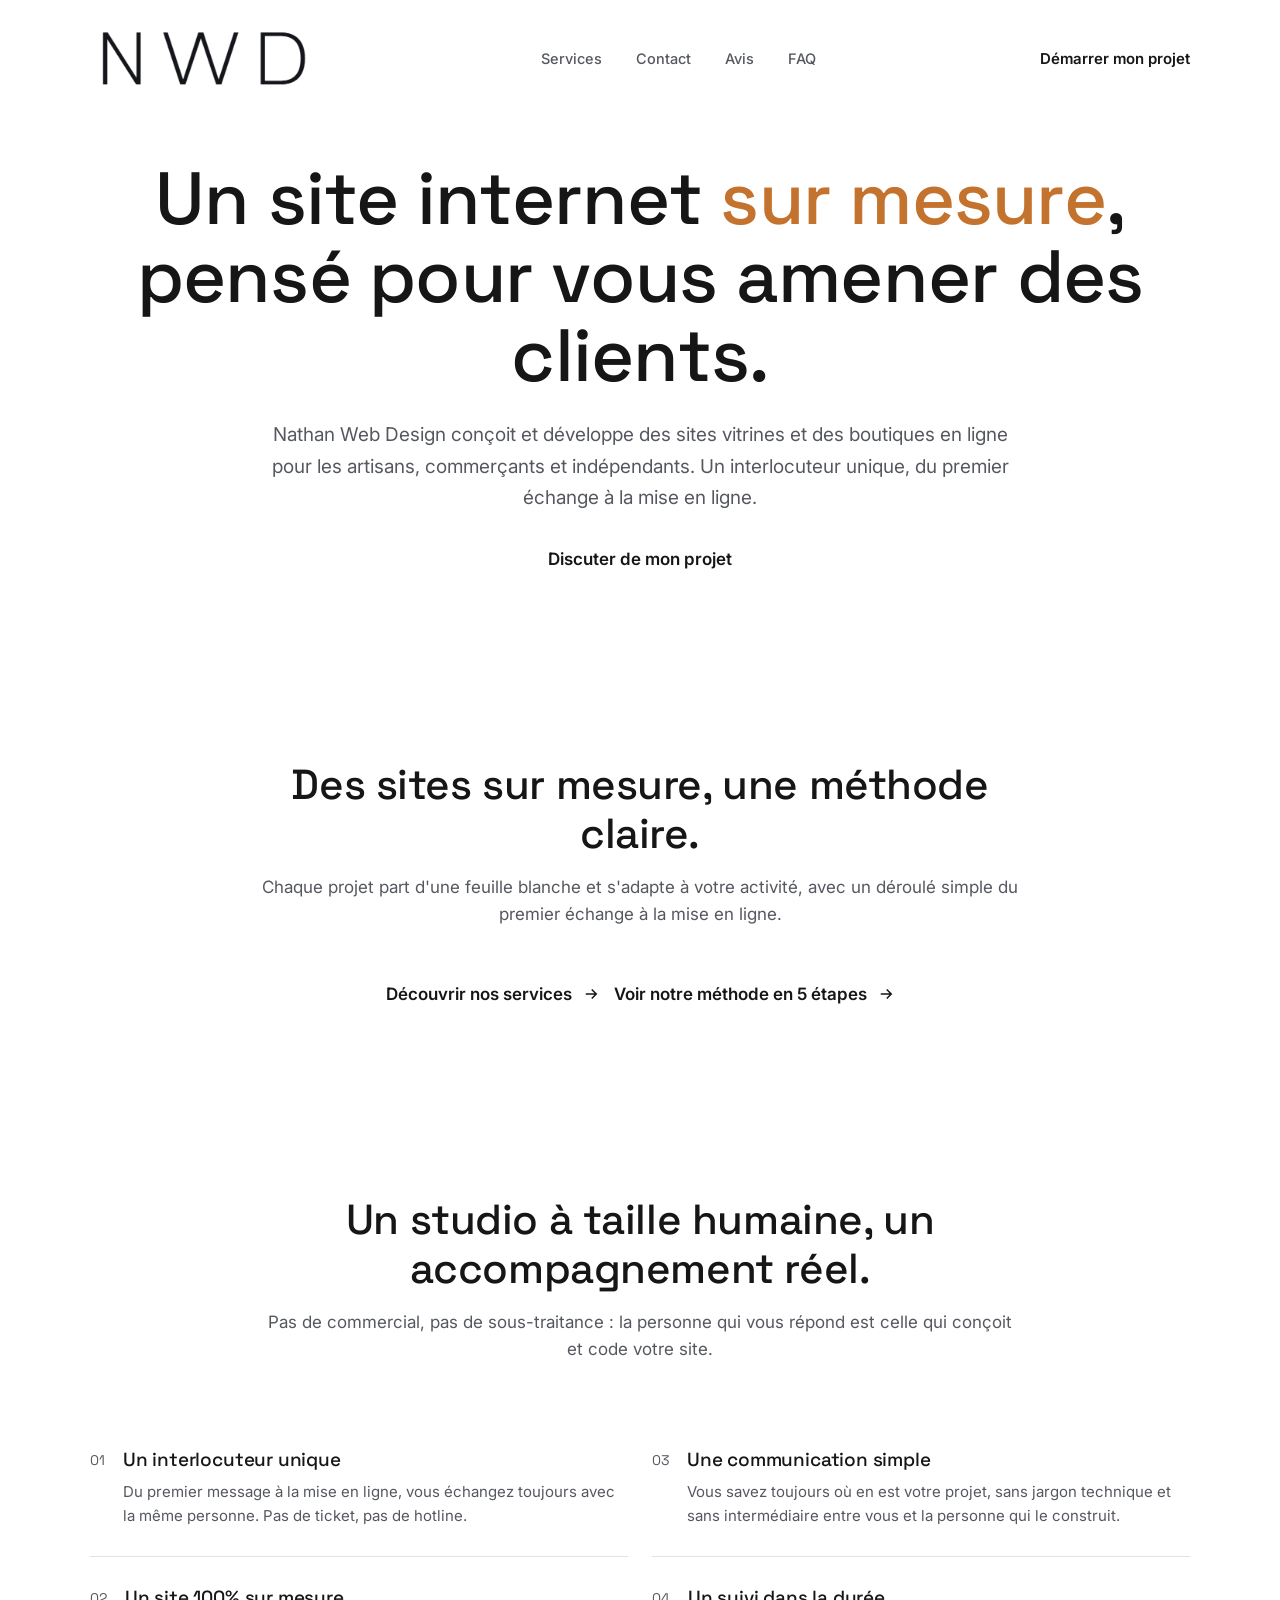
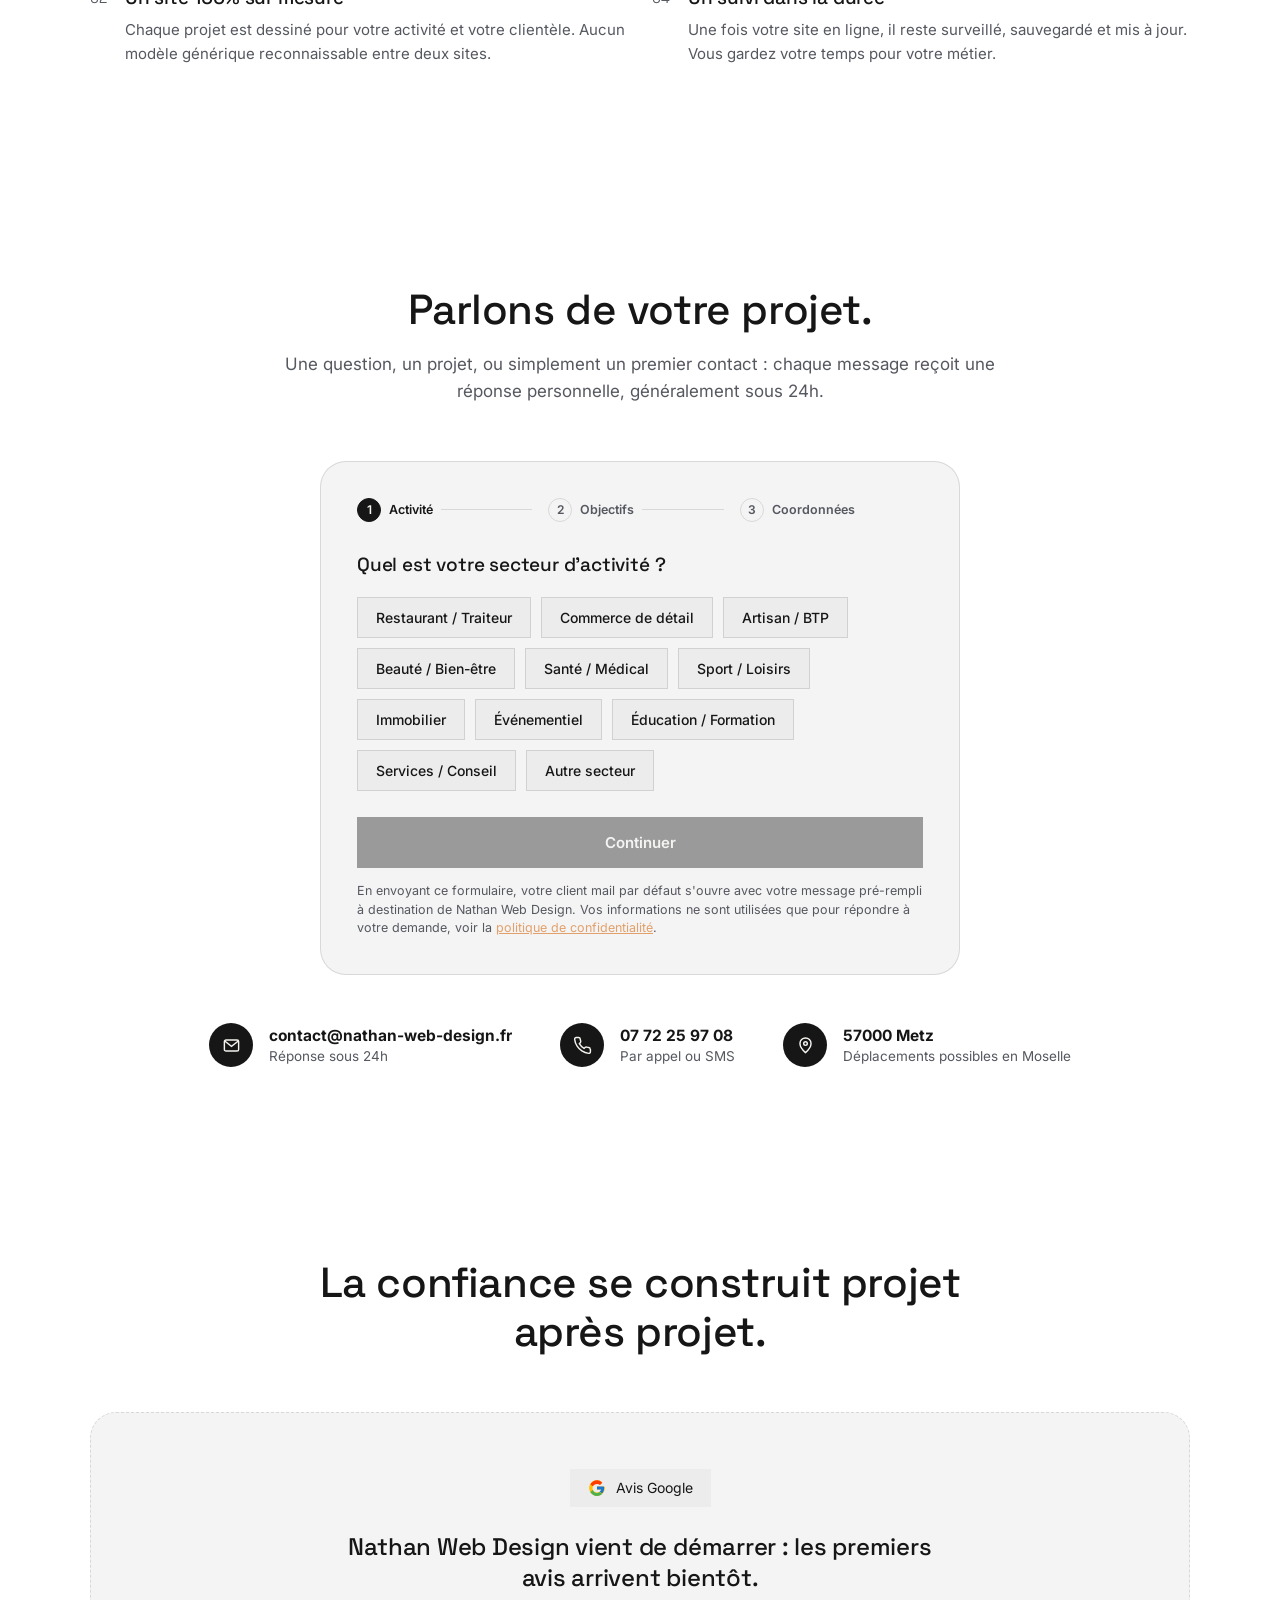
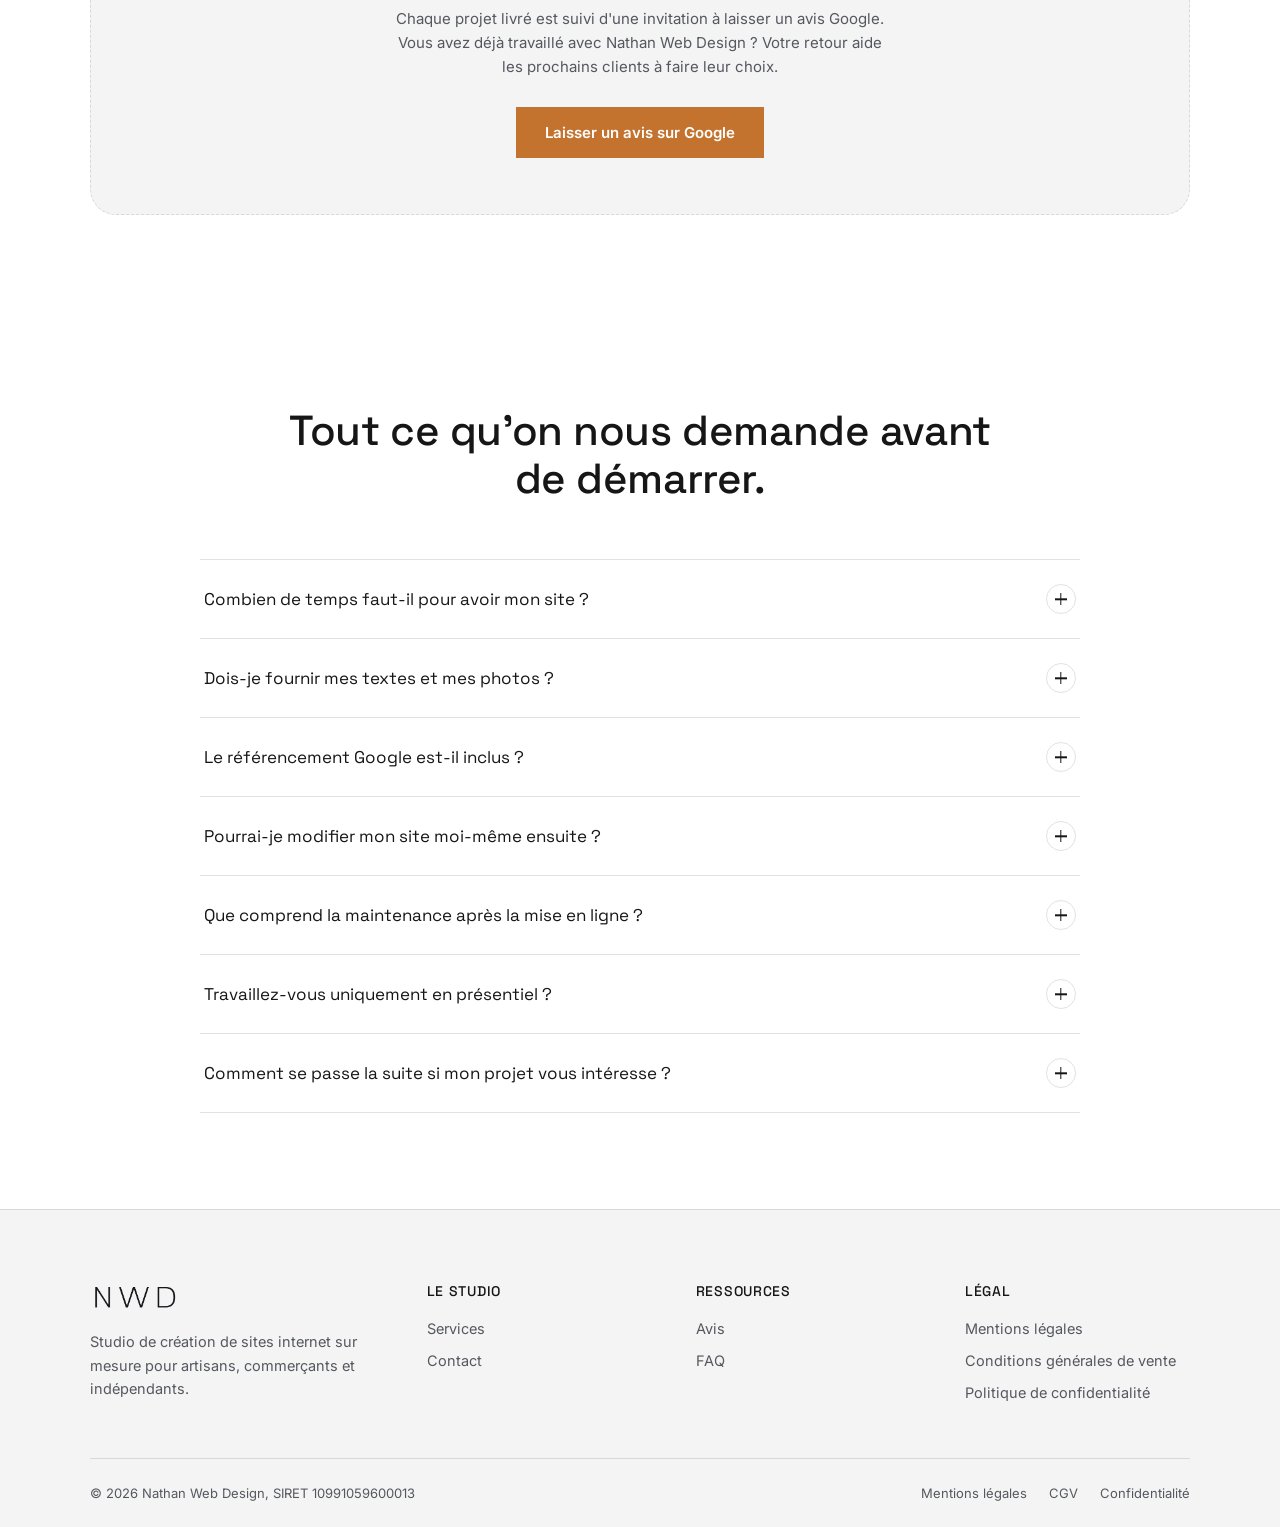
==== index.html @ a29a346f "Mise en ligne du site Nathan Web Design" ====
<!DOCTYPE html>
<html lang="fr">
<head>
<meta charset="UTF-8">
<meta name="viewport" content="width=device-width, initial-scale=1.0">
<title>Nathan Web Design, création de sites internet sur mesure</title>
<meta name="description" content="Nathan Web Design conçoit des sites internet sur mesure pour artisans, commerçants et indépendants : sites vitrines, boutiques en ligne, refontes et référencement local.">
<link rel="icon" type="image/png" href="assets/img/favicon.png">
<link rel="preconnect" href="https://fonts.googleapis.com">
<link rel="preconnect" href="https://fonts.gstatic.com" crossorigin>
<link href="https://fonts.googleapis.com/css2?family=Inter:wght@400;500;600;700&family=Space+Grotesk:wght@400;500;600;700&display=swap" rel="stylesheet">
<link rel="stylesheet" href="assets/css/style.css">
</head>
<body>
<a class="skip-link" href="#main-content">Aller au contenu</a>

<header class="site-header" id="site-header">
  <div class="container">
    <a class="brand" href="#hero" aria-label="Nathan Web Design, accueil">
      <img src="assets/img/logo-ink.png" alt="Nathan Web Design">
    </a>
    <nav class="main-nav" aria-label="Navigation principale">
      <ul>
        <li><a href="#services">Services</a></li>
        <li><a href="#contact">Contact</a></li>
        <li><a href="#avis">Avis</a></li>
        <li><a href="#faq">FAQ</a></li>
      </ul>
    </nav>
    <a class="btn btn-ghost header-cta" href="#contact">Démarrer mon projet</a>
    <button class="nav-toggle" id="nav-toggle" aria-label="Ouvrir le menu" aria-expanded="false">
      <svg class="icon-open" viewBox="0 0 24 24" fill="none" stroke="currentColor" stroke-width="1.8"><line x1="3" y1="7" x2="21" y2="7"/><line x1="3" y1="12" x2="21" y2="12"/><line x1="3" y1="17" x2="21" y2="17"/></svg>
      <svg class="icon-close" viewBox="0 0 24 24" fill="none" stroke="currentColor" stroke-width="1.8"><line x1="5" y1="5" x2="19" y2="19"/><line x1="19" y1="5" x2="5" y2="19"/></svg>
    </button>
  </div>
</header>

<div class="mobile-menu" id="mobile-menu">
  <ul>
    <li><a href="#services">Services</a></li>
    <li><a href="#contact">Contact</a></li>
    <li><a href="#avis">Avis</a></li>
    <li><a href="#faq">FAQ</a></li>
  </ul>
  <div class="mm-foot">
    <a href="mailto:contact@nathan-web-design.fr">contact@nathan-web-design.fr</a>
    <span>Réponse personnelle sous 24h</span>
  </div>
</div>

<main id="main-content">

  <!-- HERO -->
  <section class="hero" id="hero">
    <div class="container">
      <div>
        <h1>Un site internet <em>sur mesure</em>, pensé pour vous amener des clients.</h1>
        <p class="hero-lede">Nathan Web Design conçoit et développe des sites vitrines et des boutiques en ligne pour les artisans, commerçants et indépendants. Un interlocuteur unique, du premier échange à la mise en ligne.</p>
        <div class="hero-actions">
          <a class="btn btn-ghost" href="#contact">Discuter de mon projet</a>
        </div>
      </div>
    </div>
  </section>

  <!-- SERVICES & METHODE -->
  <section class="section-pad" id="services">
    <div class="container">
      <div class="section-head" data-reveal>
        <h2>Des sites sur mesure, une méthode claire.</h2>
        <p>Chaque projet part d'une feuille blanche et s'adapte à votre activité, avec un déroulé simple du premier échange à la mise en ligne.</p>
      </div>

      <div class="btn-row" data-reveal>
        <a class="btn btn-ghost reveal-trigger" href="services.html">
          Découvrir nos services
          <svg viewBox="0 0 24 24" fill="none" stroke="currentColor" stroke-width="2"><path d="M5 12h14M13 6l6 6-6 6"/></svg>
        </a>
        <a class="btn btn-ghost reveal-trigger" href="methode.html">
          Voir notre méthode en 5 étapes
          <svg viewBox="0 0 24 24" fill="none" stroke="currentColor" stroke-width="2"><path d="M5 12h14M13 6l6 6-6 6"/></svg>
        </a>
      </div>
    </div>
  </section>

  <!-- WHY US -->
  <section class="section-pad">
    <div class="container">
      <div class="section-head" data-reveal>
        <h2>Un studio à taille humaine, un accompagnement réel.</h2>
        <p>Pas de commercial, pas de sous-traitance : la personne qui vous répond est celle qui conçoit et code votre site.</p>
      </div>

      <div class="grid grid-2" data-reveal>
        <div>
          <div class="feature">
            <span class="num">01</span>
            <div>
              <h3>Un interlocuteur unique</h3>
              <p>Du premier message à la mise en ligne, vous échangez toujours avec la même personne. Pas de ticket, pas de hotline.</p>
            </div>
          </div>
          <div class="feature">
            <span class="num">02</span>
            <div>
              <h3>Un site 100% sur mesure</h3>
              <p>Chaque projet est dessiné pour votre activité et votre clientèle. Aucun modèle générique reconnaissable entre deux sites.</p>
            </div>
          </div>
        </div>
        <div>
          <div class="feature">
            <span class="num">03</span>
            <div>
              <h3>Une communication simple</h3>
              <p>Vous savez toujours où en est votre projet, sans jargon technique et sans intermédiaire entre vous et la personne qui le construit.</p>
            </div>
          </div>
          <div class="feature">
            <span class="num">04</span>
            <div>
              <h3>Un suivi dans la durée</h3>
              <p>Une fois votre site en ligne, il reste surveillé, sauvegardé et mis à jour. Vous gardez votre temps pour votre métier.</p>
            </div>
          </div>
        </div>
      </div>
    </div>
  </section>

  <!-- CONTACT -->
  <section class="section-pad" id="contact">
    <div class="container">
      <div class="section-head" data-reveal>
        <h2>Parlons de votre projet.</h2>
        <p>Une question, un projet, ou simplement un premier contact : chaque message reçoit une réponse personnelle, généralement sous 24h.</p>
      </div>

      <form class="contact-form" id="contact-form" data-mailto="contact@nathan-web-design.fr" data-reveal>
        <div class="form-progress">
          <span class="form-progress-step is-active" data-step-indicator="1"><i>1</i>Activité</span>
          <span class="form-progress-step" data-step-indicator="2"><i>2</i>Objectifs</span>
          <span class="form-progress-step" data-step-indicator="3"><i>3</i>Coordonnées</span>
        </div>

        <div class="form-step is-active" data-step="1">
          <h3 class="form-step-title">Quel est votre secteur d'activité ?</h3>
          <div class="option-grid" role="group" aria-label="Secteur d'activité">
            <button type="button" class="option-pill" data-sector="Restaurant / Traiteur">Restaurant / Traiteur</button>
            <button type="button" class="option-pill" data-sector="Commerce de détail">Commerce de détail</button>
            <button type="button" class="option-pill" data-sector="Artisan / BTP">Artisan / BTP</button>
            <button type="button" class="option-pill" data-sector="Beauté / Bien-être">Beauté / Bien-être</button>
            <button type="button" class="option-pill" data-sector="Santé / Médical">Santé / Médical</button>
            <button type="button" class="option-pill" data-sector="Sport / Loisirs">Sport / Loisirs</button>
            <button type="button" class="option-pill" data-sector="Immobilier">Immobilier</button>
            <button type="button" class="option-pill" data-sector="Événementiel">Événementiel</button>
            <button type="button" class="option-pill" data-sector="Éducation / Formation">Éducation / Formation</button>
            <button type="button" class="option-pill" data-sector="Services / Conseil">Services / Conseil</button>
            <button type="button" class="option-pill" data-sector="Autre secteur">Autre secteur</button>
          </div>
          <input type="hidden" name="sector" id="sector-value">
          <div class="form-step-actions">
            <button type="button" class="btn btn-primary btn-block" data-step-next disabled>Continuer</button>
          </div>
        </div>

        <div class="form-step" data-step="2">
          <h3 class="form-step-title">Qu'attendez-vous de votre site ? <span>(plusieurs choix possibles)</span></h3>
          <div class="option-grid">
            <label class="option-check"><input type="checkbox" name="goal" value="Apparaître sur Google">Apparaître sur Google</label>
            <label class="option-check"><input type="checkbox" name="goal" value="Présenter mes services et tarifs">Présenter mes services et tarifs</label>
            <label class="option-check"><input type="checkbox" name="goal" value="Vendre en ligne">Vendre en ligne</label>
            <label class="option-check"><input type="checkbox" name="goal" value="Prendre des rendez-vous en ligne">Prendre des rendez-vous en ligne</label>
            <label class="option-check"><input type="checkbox" name="goal" value="Moderniser mon image">Moderniser mon image</label>
            <label class="option-check"><input type="checkbox" name="goal" value="Remplacer un site existant">Remplacer un site existant</label>
          </div>
          <div class="form-step-actions two">
            <button type="button" class="btn btn-ghost" data-step-back>Retour</button>
            <button type="button" class="btn btn-primary" data-step-next>Continuer</button>
          </div>
        </div>

        <div class="form-step" data-step="3">
          <h3 class="form-step-title">Vos coordonnées</h3>
          <div class="form-row two">
            <div class="field">
              <label for="name">Nom et prénom</label>
              <input type="text" id="name" name="name" placeholder="Marie Dupont" required>
            </div>
            <div class="field">
              <label for="email">Adresse email</label>
              <input type="email" id="email" name="email" placeholder="contact@monentreprise.fr" required>
            </div>
          </div>
          <div class="form-row">
            <div class="field">
              <label for="phone">Téléphone (facultatif)</label>
              <input type="tel" id="phone" name="phone" placeholder="06 XX XX XX XX">
            </div>
          </div>
          <div class="form-row">
            <div class="field">
              <label for="message">Un mot sur votre projet (facultatif)</label>
              <textarea id="message" name="message" placeholder="Contraintes, date de lancement souhaitée..."></textarea>
            </div>
          </div>
          <div class="form-step-actions two">
            <button type="button" class="btn btn-ghost" data-step-back>Retour</button>
            <button type="submit" class="btn btn-primary">Envoyer la demande</button>
          </div>
        </div>

        <p class="form-note">En envoyant ce formulaire, votre client mail par défaut s'ouvre avec votre message pré-rempli à destination de Nathan Web Design. Vos informations ne sont utilisées que pour répondre à votre demande, voir la <a href="politique-confidentialite.html" style="color:#e2a06b;text-decoration:underline;">politique de confidentialité</a>.</p>
        <p class="form-success">Votre client mail va s'ouvrir avec votre message pré-rempli. Il ne vous reste plus qu'à l'envoyer !</p>
      </form>

      <ul class="contact-list" data-reveal>
        <li>
          <span class="ci-icon"><svg viewBox="0 0 24 24" fill="none" stroke="currentColor" stroke-width="1.8"><path d="M4 4h16v16H4z" opacity="0"/><path d="m3 6 9 7 9-7"/><rect x="3" y="5" width="18" height="14" rx="2"/></svg></span>
          <div><a href="mailto:contact@nathan-web-design.fr"><strong>contact@nathan-web-design.fr</strong></a><span>Réponse sous 24h</span></div>
        </li>
        <li>
          <span class="ci-icon"><svg viewBox="0 0 24 24" fill="none" stroke="currentColor" stroke-width="1.8"><path d="M22 16.9v3a2 2 0 0 1-2.2 2 19.8 19.8 0 0 1-8.6-3.1 19.5 19.5 0 0 1-6-6A19.8 19.8 0 0 1 2.1 4.2 2 2 0 0 1 4.1 2h3a2 2 0 0 1 2 1.7c.1.9.3 1.8.6 2.7a2 2 0 0 1-.5 2.1L8 9.7a16 16 0 0 0 6 6l1.2-1.2a2 2 0 0 1 2.1-.5c.9.3 1.8.5 2.7.6a2 2 0 0 1 1.7 2Z"/></svg></span>
          <div><a href="tel:+33772259708"><strong>07 72 25 97 08</strong></a><span>Par appel ou SMS</span></div>
        </li>
        <li>
          <span class="ci-icon"><svg viewBox="0 0 24 24" fill="none" stroke="currentColor" stroke-width="1.8"><path d="M12 21s7-6.1 7-11.5A7 7 0 0 0 5 9.5C5 14.9 12 21 12 21Z"/><circle cx="12" cy="9.5" r="2.3"/></svg></span>
          <div><strong>57000 Metz</strong><span>Déplacements possibles en Moselle</span></div>
        </li>
      </ul>
    </div>
  </section>

  <!-- AVIS GOOGLE -->
  <section class="section-pad" id="avis">
    <div class="container">
      <div class="section-head" data-reveal>
        <h2>La confiance se construit projet après projet.</h2>
      </div>

      <div class="reviews-shell" data-reveal>
        <div class="google-badge">
          <svg width="18" height="18" viewBox="0 0 48 48"><path fill="#FFC107" d="M43.6 20.5H42V20H24v8h11.3C33.7 32.9 29.3 36 24 36c-6.6 0-12-5.4-12-12s5.4-12 12-12c3.1 0 5.8 1.1 8 3l6-6C34 5.1 29.3 3 24 3 12.4 3 3 12.4 3 24s9.4 21 21 21 21-9.4 21-21c0-1.5-.2-2.7-.4-3.5z"/><path fill="#FF3D00" d="m6.3 14.7 6.6 4.8C14.4 15.9 18.8 13 24 13c3.1 0 5.8 1.1 8 3l6-6C34 5.1 29.3 3 24 3 16.3 3 9.6 7.3 6.3 14.7z"/><path fill="#4CAF50" d="M24 45c5.2 0 9.9-2 13.4-5.2l-6.2-5.2C29.2 36.5 26.7 37.5 24 37.5c-5.3 0-9.7-3.4-11.3-8.1l-6.5 5C9.5 40.6 16.2 45 24 45z"/><path fill="#1976D2" d="M43.6 20.5H42V20H24v8h11.3c-.8 2.2-2.2 4.1-4.1 5.6l6.2 5.2C39.9 37.3 43 31.5 43 24c0-1.5-.2-2.7-.4-3.5z"/></svg>
          Avis Google
        </div>
        <h3>Nathan Web Design vient de démarrer : les premiers avis arrivent bientôt.</h3>
        <p>Chaque projet livré est suivi d'une invitation à laisser un avis Google. Vous avez déjà travaillé avec Nathan Web Design ? Votre retour aide les prochains clients à faire leur choix.</p>
        <a class="btn btn-accent" href="#" target="_blank" rel="noopener" aria-label="Laisser un avis Google (lien à renseigner)">Laisser un avis sur Google</a>

        <!--
          Quand les premiers avis Google seront disponibles, dupliquez le bloc
          ci-dessous (.review-card) autant de fois que nécessaire à l'intérieur
          d'un conteneur <div class="review-cards">…</div> placé ici, et
          remplacez le texte, le nom et le nombre d'étoiles par les vrais avis.

          <div class="review-cards">
            <div class="review-card">
              <div class="stars">
                <svg viewBox="0 0 20 20" fill="currentColor"><path d="M10 1l2.6 5.9 6.4.6-4.8 4.3 1.4 6.3L10 15l-5.6 3.1 1.4-6.3L1 7.5l6.4-.6L10 1z"/></svg>
                <svg viewBox="0 0 20 20" fill="currentColor"><path d="M10 1l2.6 5.9 6.4.6-4.8 4.3 1.4 6.3L10 15l-5.6 3.1 1.4-6.3L1 7.5l6.4-.6L10 1z"/></svg>
                <svg viewBox="0 0 20 20" fill="currentColor"><path d="M10 1l2.6 5.9 6.4.6-4.8 4.3 1.4 6.3L10 15l-5.6 3.1 1.4-6.3L1 7.5l6.4-.6L10 1z"/></svg>
                <svg viewBox="0 0 20 20" fill="currentColor"><path d="M10 1l2.6 5.9 6.4.6-4.8 4.3 1.4 6.3L10 15l-5.6 3.1 1.4-6.3L1 7.5l6.4-.6L10 1z"/></svg>
                <svg viewBox="0 0 20 20" fill="currentColor"><path d="M10 1l2.6 5.9 6.4.6-4.8 4.3 1.4 6.3L10 15l-5.6 3.1 1.4-6.3L1 7.5l6.4-.6L10 1z"/></svg>
              </div>
              <p>"Texte de l'avis du client."</p>
              <div class="who">
                <span class="review-avatar"></span>
                <div><strong>Nom du client</strong><span>Nom de l'entreprise</span></div>
              </div>
            </div>
          </div>
        -->
      </div>
    </div>
  </section>

  <!-- FAQ -->
  <section class="section-pad" id="faq">
    <div class="container">
      <div class="section-head" data-reveal>
        <h2>Tout ce qu'on nous demande avant de démarrer.</h2>
      </div>

      <div class="faq-list" data-reveal>
        <div class="faq-item">
          <button class="faq-q" aria-expanded="false">Combien de temps faut-il pour avoir mon site ?<span class="plus"></span></button>
          <div class="faq-a"><div class="faq-a-inner">Comptez généralement 2 à 3 semaines entre notre premier échange et la mise en ligne, selon l'ampleur du projet et la rapidité avec laquelle vous fournissez vos contenus (textes, photos).</div></div>
        </div>
        <div class="faq-item">
          <button class="faq-q" aria-expanded="false">Dois-je fournir mes textes et mes photos ?<span class="plus"></span></button>
          <div class="faq-a"><div class="faq-a-inner">Idéalement oui, pour que le site vous ressemble vraiment. Si vous n'avez ni l'un ni l'autre, ce n'est pas un problème : une aide à la rédaction et des visuels de qualité peuvent être proposés selon le projet.</div></div>
        </div>
        <div class="faq-item">
          <button class="faq-q" aria-expanded="false">Le référencement Google est-il inclus ?<span class="plus"></span></button>
          <div class="faq-a"><div class="faq-a-inner">Un référencement local de base (SEO on-page : titres, structure, fiche d'activité et de localisation) est intégré à chaque site. Un référencement plus poussé, avec suivi dans la Search Console, peut être mis en place selon les besoins du projet.</div></div>
        </div>
        <div class="faq-item">
          <button class="faq-q" aria-expanded="false">Pourrai-je modifier mon site moi-même ensuite ?<span class="plus"></span></button>
          <div class="faq-a"><div class="faq-a-inner">Selon les besoins de votre projet, un espace simplifié peut vous permettre de modifier vos textes, horaires ou photos vous-même, sans toucher au code. Les modifications restent aussi possibles sur simple demande.</div></div>
        </div>
        <div class="faq-item">
          <button class="faq-q" aria-expanded="false">Que comprend la maintenance après la mise en ligne ?<span class="plus"></span></button>
          <div class="faq-a"><div class="faq-a-inner">L'hébergement, le nom de domaine, les mises à jour de sécurité et les sauvegardes régulières. Les modalités sont discutées ensemble avant la mise en ligne, pour que votre site reste fiable dans la durée.</div></div>
        </div>
        <div class="faq-item">
          <button class="faq-q" aria-expanded="false">Travaillez-vous uniquement en présentiel ?<span class="plus"></span></button>
          <div class="faq-a"><div class="faq-a-inner">Non, l'essentiel du projet se fait à distance par échanges écrits, téléphoniques ou en visioconférence. Des rendez-vous en présentiel restent possibles en Moselle si vous le souhaitez.</div></div>
        </div>
        <div class="faq-item">
          <button class="faq-q" aria-expanded="false">Comment se passe la suite si mon projet vous intéresse ?<span class="plus"></span></button>
          <div class="faq-a"><div class="faq-a-inner">On échange d'abord sur votre activité et vos objectifs. Si le courant passe des deux côtés, on définit ensemble le contenu du site et un calendrier de réalisation.</div></div>
        </div>
      </div>
    </div>
  </section>

</main>

<footer class="site-footer">
  <div class="container">
    <div class="footer-top">
      <div class="footer-brand">
        <img src="assets/img/logo-ink.png" alt="Nathan Web Design">
        <p>Studio de création de sites internet sur mesure pour artisans, commerçants et indépendants.</p>
      </div>
      <div class="footer-col">
        <h4>Le studio</h4>
        <ul>
          <li><a href="#services">Services</a></li>
          <li><a href="#contact">Contact</a></li>
        </ul>
      </div>
      <div class="footer-col">
        <h4>Ressources</h4>
        <ul>
          <li><a href="#avis">Avis</a></li>
          <li><a href="#faq">FAQ</a></li>
        </ul>
      </div>
      <div class="footer-col">
        <h4>Légal</h4>
        <ul>
          <li><a href="mentions-legales.html">Mentions légales</a></li>
          <li><a href="cgv.html">Conditions générales de vente</a></li>
          <li><a href="politique-confidentialite.html">Politique de confidentialité</a></li>
        </ul>
      </div>
    </div>
    <div class="footer-bottom">
      <span>© <span data-year></span> Nathan Web Design, SIRET 10991059600013</span>
      <nav class="legal-links">
        <a href="mentions-legales.html">Mentions légales</a>
        <a href="cgv.html">CGV</a>
        <a href="politique-confidentialite.html">Confidentialité</a>
      </nav>
    </div>
  </div>
</footer>

<button class="back-to-top" aria-label="Retour en haut de page">
  <svg viewBox="0 0 24 24" fill="none" stroke="currentColor" stroke-width="2"><path d="M12 19V5M5 12l7-7 7 7"/></svg>
</button>

<script src="assets/js/script.js"></script>
</body>
</html>
---- assets/css/style.css ----
/* ==========================================================================
   Nathan Web Design : feuille de style principale
   ========================================================================== */

:root{
  --ink: #ffffff;
  --ink-2: #f4f4f4;
  --ink-3: #ececec;
  --cream: #f6f4ef;
  --cream-2: #ece7dc;
  --cream-3: #e2ddd0;
  --paper: #fffdf9;

  --dark: #161616;
  --dark-2: #2a2a2a;

  --amber: #c4732e;
  --blue: #2f6fb0;
  --plum: #7a3b63;

  --text: #161616;
  --text-soft: #55585f;
  --text-on-ink: #161616;
  --text-on-ink-soft: #55585f;

  --line: rgba(22,22,22,0.12);
  --line-on-ink: rgba(22,22,22,0.12);

  --radius-s: 8px;
  --radius: 16px;
  --radius-l: 26px;

  --container: 1180px;
  --shadow: 0 30px 60px -30px rgba(0,0,0,0.4);
  --shadow-soft: 0 16px 32px -20px rgba(0,0,0,0.3);

  --ff-head: "Space Grotesk", "Inter", system-ui, sans-serif;
  --ff-body: "Inter", system-ui, sans-serif;

  --ease: cubic-bezier(.22,.8,.32,1);
}

/* ---------- reset ---------- */
*, *::before, *::after{ box-sizing: border-box; }
html{ scroll-behavior: smooth; }
body{
  margin: 0;
  font-family: var(--ff-body);
  color: var(--text-on-ink);
  background: var(--ink);
  -webkit-font-smoothing: antialiased;
  text-rendering: optimizeLegibility;
  overflow-x: hidden;
}
img{ max-width: 100%; display: block; }
a{ color: inherit; text-decoration: none; }
ul{ margin: 0; padding: 0; list-style: none; }
h1,h2,h3,h4{ font-family: var(--ff-head); margin: 0; font-weight: 500; letter-spacing: -0.01em; }
p{ margin: 0; }
button{ font-family: inherit; cursor: pointer; }
input, textarea, select{ font-family: inherit; font-size: inherit; }

.container{
  width: 100%;
  max-width: var(--container);
  margin-inline: auto;
  padding-inline: 24px;
}

@media (min-width: 900px){
  .container{ padding-inline: 40px; }
}

section{ position: relative; }

.section-pad{ padding-block: 96px; }
@media (max-width: 720px){ .section-pad{ padding-block: 64px; } }

.eyebrow{
  display: inline-flex;
  align-items: center;
  font-size: 13px;
  letter-spacing: 0.14em;
  text-transform: uppercase;
  font-weight: 600;
  color: var(--amber);
  margin-bottom: 18px;
}

.section-head{
  max-width: 760px;
  margin-bottom: 56px;
  margin-inline: auto;
  text-align: center;
}
.section-head h2{
  font-size: clamp(28px, 3.6vw, 42px);
  line-height: 1.15;
}
.section-head p{
  margin-top: 16px;
  font-size: 17px;
  line-height: 1.6;
  color: var(--text-on-ink-soft);
}

.center{ text-align: center; margin-inline: auto; }

/* ---------- buttons ---------- */
.btn{
  display: inline-flex;
  align-items: center;
  justify-content: center;
  gap: 10px;
  padding: 15px 28px;
  border-radius: 0;
  font-size: 15px;
  font-weight: 600;
  border: 1px solid transparent;
  transition: transform .25s var(--ease), background .25s var(--ease), color .25s var(--ease), border-color .25s var(--ease);
  white-space: nowrap;
}
.btn:hover{ transform: translateY(-2px); }
.btn:active{ transform: scale(.97); }
.btn:disabled{ opacity: .4; cursor: not-allowed; pointer-events: none; }

.hero-actions .btn,
.btn-row .btn{
  padding: 19px 38px;
  font-size: 17px;
}
.btn-primary{ background: var(--dark); color: var(--cream); }
.btn-primary:hover{ background: var(--dark-2); }

.btn-ghost{
  background: none;
  border: none;
  padding: 0;
  color: var(--text-on-ink);
  text-decoration: none;
}
.btn-ghost:hover{ color: var(--amber); transform: none; }
.btn-ghost:active{ transform: none; opacity: .65; }
.hero-actions .btn-ghost,
.btn-row .btn-ghost{ padding: 0; }

.btn-accent{ background: var(--amber); color: #fff; }
.btn-accent:hover{ background: #ad631f; }

.btn-block{ width: 100%; }

/* ---------- header ---------- */
.site-header{
  position: fixed;
  top: 0; left: 0; right: 0;
  z-index: 100;
  padding-block: 20px;
  transition: padding .3s var(--ease), background .3s var(--ease), box-shadow .3s var(--ease), border-color .3s var(--ease);
  border-bottom: 1px solid transparent;
}
.site-header.is-scrolled{
  padding-block: 12px;
  background: rgba(255,255,255,0.88);
  backdrop-filter: blur(14px) saturate(140%);
  border-bottom-color: var(--line-on-ink);
}
.site-header .container{
  display: flex;
  align-items: center;
  justify-content: space-between;
  gap: 20px;
}
.brand-group{ display: flex; align-items: center; gap: 14px; }
.brand{ display: flex; align-items: center; position: relative; }
.brand img{ height: 76px; width: auto; image-rendering: -webkit-optimize-contrast; }

.home-btn{
  width: 44px; height: 44px;
  border-radius: 0;
  border: 1px solid var(--line-on-ink);
  color: var(--text-on-ink);
  display: inline-flex;
  align-items: center;
  justify-content: center;
  flex-shrink: 0;
  transition: border-color .2s var(--ease), background .2s var(--ease);
}
.home-btn:hover{ border-color: var(--text-on-ink); background: var(--ink-2); }
.home-btn svg{ width: 18px; height: 18px; }

.main-nav{ display: none; }
.main-nav ul{ display: flex; align-items: center; gap: 34px; }
.main-nav a{
  font-size: 14.5px;
  font-weight: 500;
  color: var(--text-on-ink-soft);
  transition: color .2s var(--ease);
  position: relative;
}
.main-nav a:hover{ color: var(--text-on-ink); }

.header-cta{ display: none; }

.nav-toggle{
  width: 46px; height: 46px;
  border-radius: 0;
  border: 1px solid var(--line-on-ink);
  background: transparent;
  color: var(--text-on-ink);
  display: inline-flex;
  align-items: center;
  justify-content: center;
  flex-shrink: 0;
  transition: border-color .3s var(--ease), color .3s var(--ease);
}
.nav-toggle span, .nav-toggle::before, .nav-toggle::after{ display: none; }
.nav-toggle svg{ width: 18px; height: 18px; }
.nav-toggle .icon-close{ display: none; }
.nav-toggle.is-open .icon-open{ display: none; }
.nav-toggle.is-open .icon-close{ display: block; }

@media (min-width: 980px){
  .main-nav{ display: block; }
  .header-cta{ display: inline-flex; }
  .nav-toggle{ display: none; }
}

/* mobile menu overlay */
.mobile-menu{
  position: fixed;
  inset: 0;
  z-index: 99;
  background: var(--ink);
  color: var(--text-on-ink);
  display: flex;
  flex-direction: column;
  justify-content: center;
  padding: 32px;
  transform: translateY(-100%);
  transition: transform .45s var(--ease);
}
.mobile-menu.is-open{ transform: translateY(0); }
.mobile-menu ul{ display: flex; flex-direction: column; gap: 6px; }
.mobile-menu a{
  font-family: var(--ff-head);
  font-size: clamp(30px, 9vw, 44px);
  padding-block: 10px;
  display: inline-block;
  border-bottom: 1px solid var(--line-on-ink);
}
.mobile-menu .mm-foot{
  margin-top: 40px;
  display: flex;
  flex-direction: column;
  gap: 14px;
  color: var(--text-on-ink-soft);
  font-size: 15px;
}
.mobile-menu .mm-foot a{ font-family: var(--ff-body); font-size: 15px; border: none; padding: 0; color: var(--text-on-ink); }

@media (min-width: 980px){ .mobile-menu{ display: none; } }

/* ---------- hero ---------- */
.hero{
  padding-top: 160px;
  padding-bottom: 96px;
  overflow: hidden;
}
.hero .container{
  display: grid;
  gap: 40px;
  justify-items: center;
  text-align: center;
}
.hero h1{
  font-size: clamp(38px, 6.4vw, 74px);
  line-height: 1.06;
  max-width: 23ch;
  margin-inline: auto;
}
.hero h1 em{
  font-style: normal;
  color: var(--amber);
}

@media (prefers-reduced-motion: no-preference){
  .hero h1, .hero-lede, .hero-actions{
    opacity: 0;
    transform: translateY(16px);
    animation: hero-in .8s var(--ease) forwards;
  }
  .hero-lede{ animation-delay: .12s; }
  .hero-actions{ animation-delay: .24s; }
}
@keyframes hero-in{ to{ opacity: 1; transform: translateY(0); } }
.hero-lede{
  margin-top: 24px;
  font-size: clamp(16px, 1.6vw, 19px);
  line-height: 1.65;
  color: var(--text-on-ink-soft);
  max-width: 64ch;
  margin-inline: auto;
}
.hero-actions{
  margin-top: 36px;
  display: flex;
  flex-wrap: wrap;
  justify-content: center;
  gap: 14px;
  align-items: center;
}
.hero-trust{
  margin-top: 30px;
  display: flex;
  flex-wrap: wrap;
  gap: 10px 28px;
  font-size: 13.5px;
  color: var(--text-on-ink-soft);
}
.hero-trust li{ display: flex; align-items: center; gap: 8px; }
.hero-trust svg{ width: 15px; height: 15px; color: var(--amber); flex-shrink: 0; }

/* ---------- logos strip ---------- */
.strip{
  padding-block: 28px;
  border-top: 1px solid var(--line-on-ink);
  border-bottom: 1px solid var(--line-on-ink);
}
.strip .container{
  display: flex;
  flex-wrap: wrap;
  align-items: center;
  gap: 18px 40px;
  justify-content: space-between;
}
.strip-label{ font-size: 13px; color: var(--text-on-ink-soft); font-weight: 600; }

/* ---------- cards grid ---------- */
.grid{ display: grid; gap: 24px; }
.grid-2{ grid-template-columns: 1fr; }
.grid-3{ grid-template-columns: 1fr; }
.grid-4{ grid-template-columns: 1fr; }
@media (min-width: 680px){
  .grid-2{ grid-template-columns: repeat(2,1fr); }
  .grid-4{ grid-template-columns: repeat(2,1fr); }
}
@media (min-width: 980px){
  .grid-3{ grid-template-columns: repeat(3,1fr); }
  .grid-4{ grid-template-columns: repeat(4,1fr); }
}

.card{
  position: relative;
  overflow: hidden;
  background: var(--ink-2);
  border: 1px solid var(--line-on-ink);
  border-radius: var(--radius);
  padding: 32px 28px;
  transition: transform .3s var(--ease), box-shadow .3s var(--ease), border-color .3s var(--ease);
}
.card:hover{ transform: translateY(-4px); box-shadow: var(--shadow-soft); border-color: transparent; }
.card::before{
  content: "";
  position: absolute;
  inset: 0;
  background: radial-gradient(220px circle at var(--mx, 50%) var(--my, 50%), rgba(196,115,46,.10), transparent 70%);
  opacity: 0;
  transition: opacity .35s var(--ease);
  pointer-events: none;
}
.card:hover::before{ opacity: 1; }
.card > *{ position: relative; }
.card-icon{
  width: 48px; height: 48px;
  border-radius: 12px;
  display: flex; align-items: center; justify-content: center;
  margin-bottom: 20px;
  background: var(--dark);
  color: var(--cream);
}
.card-icon svg{ width: 22px; height: 22px; }
.card h3{ font-size: 19px; margin-bottom: 10px; color: var(--text-on-ink); }
.card p{ font-size: 15px; line-height: 1.6; color: var(--text-on-ink-soft); }

/* accent variants for service icons */
.ic-amber, .ic-plum{ background: var(--amber); color: #fff; }
.ic-blue{ background: rgba(47,111,176,0.14); color: var(--blue); }

/* ---------- feature list (why us) ---------- */
.feature{
  display: flex;
  gap: 18px;
  padding: 28px 0;
  border-top: 1px solid var(--line-on-ink);
}
.feature:first-child{ border-top: none; }
.feature .num{
  font-family: var(--ff-head);
  font-size: 14px;
  color: var(--text-on-ink-soft);
  padding-top: 4px;
}
.feature h3{ font-size: 19px; color: var(--text-on-ink); margin-bottom: 8px; }
.feature p{ font-size: 15px; line-height: 1.6; color: var(--text-on-ink-soft); max-width: 56ch; }

/* ---------- process / timeline ---------- */
.timeline{ display: grid; gap: 0; }
.tl-item{
  display: grid;
  grid-template-columns: 64px 1fr;
  gap: 20px;
  padding-block: 30px;
  border-top: 1px solid var(--line-on-ink);
}
.tl-item:first-child{ border-top: none; }
.tl-marker{
  display: flex;
  flex-direction: column;
  align-items: center;
}
.tl-dot{
  width: 40px; height: 40px;
  border-radius: 50%;
  background: var(--dark);
  color: var(--cream);
  display: flex; align-items: center; justify-content: center;
  font-family: var(--ff-head);
  font-size: 14px;
  flex-shrink: 0;
}
.tl-line{ width: 1px; flex: 1; background: var(--line-on-ink); margin-top: 8px; }
.tl-item:last-child .tl-line{ display: none; }
.tl-content{ padding-top: 4px; }
.tl-tag{
  display: inline-block;
  font-size: 12px;
  font-weight: 700;
  letter-spacing: 0.06em;
  text-transform: uppercase;
  color: var(--amber);
  margin-bottom: 8px;
}
.tl-content h3{ font-size: 20px; margin-bottom: 8px; color: var(--text-on-ink); }
.tl-content p{ font-size: 15px; line-height: 1.6; color: var(--text-on-ink-soft); max-width: 70ch; }

@media (min-width: 720px){
  .tl-item{ grid-template-columns: 160px 64px 1fr; }
  .tl-when{ padding-top: 8px; font-size: 13.5px; color: var(--text-on-ink-soft); font-weight: 600; }
}

/* ---------- reviews ---------- */
.reviews-shell{
  border: 1px dashed var(--line-on-ink);
  border-radius: var(--radius-l);
  padding: 56px 32px;
  text-align: center;
  background: var(--ink-2);
}
.google-badge{
  display: inline-flex;
  align-items: center;
  gap: 10px;
  background: var(--ink-3);
  padding: 10px 18px;
  border-radius: 0;
  margin-bottom: 24px;
  font-size: 14px;
}
.stars{ display: inline-flex; gap: 3px; color: var(--amber); }
.stars svg{ width: 16px; height: 16px; }
.reviews-shell h3{ color: var(--text-on-ink); font-size: 24px; max-width: 42ch; margin-inline: auto; }
.reviews-shell p{ color: var(--text-on-ink-soft); margin-top: 14px; max-width: 56ch; margin-inline: auto; font-size: 15px; line-height: 1.6; }
.reviews-shell .btn{ margin-top: 28px; }

.review-cards{ display: grid; gap: 20px; margin-top: 40px; }
@media (min-width: 780px){ .review-cards{ grid-template-columns: repeat(3,1fr); } }
.review-card{
  background: var(--ink);
  border: 1px solid var(--line-on-ink);
  border-radius: var(--radius);
  padding: 24px;
  text-align: left;
}
.review-card .stars{ margin-bottom: 14px; }
.review-card p{ color: var(--text-on-ink); font-size: 14.5px; line-height: 1.6; }
.review-card .who{ margin-top: 16px; display: flex; align-items: center; gap: 10px; }
.review-avatar{
  width: 34px; height: 34px; border-radius: 50%;
  background: var(--amber);
  flex-shrink: 0;
}
.review-card .who strong{ font-size: 13.5px; color: var(--text-on-ink); display: block; }
.review-card .who span{ font-size: 12.5px; color: var(--text-on-ink-soft); }

/* ---------- FAQ ---------- */
.faq-list{ max-width: 880px; margin-inline: auto; }
.faq-item{ border-top: 1px solid var(--line-on-ink); }
.faq-item:last-child{ border-bottom: 1px solid var(--line-on-ink); }
.faq-q{
  width: 100%;
  display: flex;
  align-items: center;
  justify-content: space-between;
  gap: 20px;
  background: none;
  border: none;
  text-align: left;
  padding: 24px 4px;
  font-family: var(--ff-head);
  font-size: 17px;
  color: var(--text-on-ink);
}
.faq-q .plus{
  width: 30px; height: 30px;
  border-radius: 50%;
  border: 1px solid var(--line-on-ink);
  flex-shrink: 0;
  position: relative;
  transition: transform .3s var(--ease), background .3s var(--ease);
}
.faq-q .plus::before, .faq-q .plus::after{
  content: "";
  position: absolute;
  background: var(--text-on-ink);
  top: 50%; left: 50%;
  transform: translate(-50%,-50%);
}
.faq-q .plus::before{ width: 12px; height: 1.4px; }
.faq-q .plus::after{ width: 1.4px; height: 12px; transition: opacity .2s var(--ease); }
.faq-item.is-open .plus{ background: var(--dark); border-color: var(--dark); transform: rotate(180deg); }
.faq-item.is-open .plus::before, .faq-item.is-open .plus::after{ background: var(--cream); }
.faq-item.is-open .plus::after{ opacity: 0; }

.faq-a{
  max-height: 0;
  overflow: hidden;
  transition: max-height .35s var(--ease);
}
.faq-a-inner{ padding: 0 4px 26px; font-size: 15px; line-height: 1.65; color: var(--text-on-ink-soft); max-width: 74ch; }

/* ---------- contact ---------- */
.contact-list{
  margin-top: 48px;
  display: flex;
  flex-wrap: wrap;
  justify-content: center;
  gap: 24px 48px;
}
.contact-list li{ display: flex; align-items: center; gap: 16px; }
.contact-list .ci-icon{
  width: 44px; height: 44px;
  border-radius: 50%;
  background: var(--dark);
  display: flex; align-items: center; justify-content: center;
  color: var(--cream);
  flex-shrink: 0;
}
.contact-list .ci-icon svg{ width: 19px; height: 19px; }
.contact-list strong{ display: block; font-size: 15.5px; color: var(--text-on-ink); }
.contact-list span{ font-size: 13.5px; color: var(--text-on-ink-soft); }
.contact-list a{ text-decoration: none; transition: color .2s var(--ease); }
.contact-list a:hover strong{ color: var(--amber); }

.contact-form{
  background: var(--ink-2);
  border: 1px solid var(--line-on-ink);
  border-radius: var(--radius-l);
  padding: 36px;
  max-width: 640px;
  margin-inline: auto;
}

/* ---------- multi-step wizard ---------- */
.form-progress{
  display: flex;
  align-items: center;
  gap: 8px;
  margin-bottom: 30px;
}
.form-progress-step{
  display: flex;
  align-items: center;
  gap: 8px;
  font-size: 12.5px;
  font-weight: 600;
  color: var(--text-on-ink-soft);
  flex: 1;
}
.form-progress-step i{
  font-style: normal;
  width: 24px; height: 24px;
  border-radius: 50%;
  border: 1px solid var(--line-on-ink);
  display: flex; align-items: center; justify-content: center;
  font-size: 12px;
  flex-shrink: 0;
  transition: background .25s var(--ease), border-color .25s var(--ease), color .25s var(--ease);
}
.form-progress-step:not(:last-child)::after{
  content: "";
  flex: 1;
  height: 1px;
  background: var(--line-on-ink);
  margin-right: 8px;
}
.form-progress-step.is-active{ color: var(--text-on-ink); }
.form-progress-step.is-active i{ background: var(--dark); border-color: var(--dark); color: var(--cream); }
.form-progress-step.is-done i{ background: var(--amber); border-color: var(--amber); color: #fff; }
@media (max-width: 480px){
  .form-progress-step span, .form-progress-step{ font-size: 0; gap: 0; }
  .form-progress-step i{ font-size: 12px; }
}

.form-step{ display: none; }
.form-step.is-active{ display: block; animation: step-in .35s var(--ease); }
@keyframes step-in{ from{ opacity: 0; transform: translateX(8px); } to{ opacity: 1; transform: translateX(0); } }
.form-step-title{ font-size: 19px; color: var(--text-on-ink); margin-bottom: 6px; }
.form-step-title span{ font-family: var(--ff-body); font-weight: 400; font-size: 13.5px; color: var(--text-on-ink-soft); }

.option-grid{ display: flex; flex-wrap: wrap; gap: 10px; margin: 20px 0 8px; }
.option-pill{
  padding: 11px 18px;
  border-radius: 0;
  border: 1px solid var(--line-on-ink);
  background: var(--ink-3);
  color: var(--text-on-ink);
  font-size: 14px;
  font-weight: 500;
  transition: border-color .2s var(--ease), background .2s var(--ease), color .2s var(--ease), transform .15s var(--ease);
}
.option-pill:hover{ border-color: var(--text-on-ink-soft); }
.option-pill:active{ transform: scale(.96); }
.option-pill.is-selected{ background: var(--dark); border-color: var(--dark); color: var(--cream); }

.option-check{
  display: flex;
  align-items: center;
  gap: 9px;
  padding: 11px 16px;
  border-radius: 0;
  border: 1px solid var(--line-on-ink);
  background: var(--ink-3);
  color: var(--text-on-ink);
  font-size: 14px;
  cursor: pointer;
  transition: border-color .2s var(--ease);
}
.option-check:has(input:checked),
.option-check.is-selected{ background: var(--dark); border-color: var(--dark); color: var(--cream); }
.option-check input{
  position: absolute;
  width: 1px; height: 1px;
  padding: 0; margin: -1px;
  overflow: hidden;
  clip: rect(0,0,0,0);
  white-space: nowrap;
  border: 0;
}

.form-step-actions{ margin-top: 26px; }
.form-step-actions.two{ display: flex; align-items: center; justify-content: space-between; gap: 20px; }
.form-step-actions:not(.two) .btn{ width: 100%; }

.form-row{ display: grid; gap: 18px; margin-bottom: 18px; }
@media (min-width: 560px){ .form-row.two{ grid-template-columns: 1fr 1fr; } }
.field label{ display: block; font-size: 13.5px; font-weight: 600; margin-bottom: 8px; color: var(--text-on-ink); }
.field input, .field select, .field textarea{
  width: 100%;
  padding: 13px 14px;
  border-radius: var(--radius-s);
  border: 1px solid var(--line-on-ink);
  background: var(--ink-3);
  color: var(--text-on-ink);
  font-size: 14.5px;
  transition: border-color .2s var(--ease);
}
.field input::placeholder, .field textarea::placeholder{ color: var(--text-on-ink-soft); }
.field input:-webkit-autofill,
.field input:-webkit-autofill:hover,
.field input:-webkit-autofill:focus{
  -webkit-text-fill-color: var(--text-on-ink);
  -webkit-box-shadow: 0 0 0 1000px var(--ink-3) inset;
  box-shadow: 0 0 0 1000px var(--ink-3) inset;
  border-radius: var(--radius-s);
  transition: background-color 9999s ease-in-out 0s;
}
.field input:focus, .field select:focus, .field textarea:focus{
  outline: none;
  border-color: var(--dark);
}
.field textarea{ resize: vertical; min-height: 110px; }
.form-note{ font-size: 12.5px; color: var(--text-on-ink-soft); margin-top: 14px; line-height: 1.5; }
.form-success{
  display: none;
  margin-top: 16px;
  padding: 14px 16px;
  border-radius: var(--radius-s);
  background: var(--amber);
  color: #fff;
  font-size: 14px;
  font-weight: 600;
}
.form-success.is-visible{ display: block; }

/* ---------- footer ---------- */
.site-footer{ background: var(--ink-2); color: var(--text-on-ink-soft); padding-top: 72px; border-top: 1px solid var(--line-on-ink); }
.footer-top{
  display: grid;
  gap: 44px;
  padding-bottom: 56px;
  border-bottom: 1px solid var(--line-on-ink);
}
@media (min-width: 900px){ .footer-top{ grid-template-columns: 1.3fr 1fr 1fr 1fr; } }
.footer-brand img{ height: 30px; margin-bottom: 18px; }
.footer-brand p{ font-size: 14.5px; line-height: 1.6; max-width: 42ch; }
.footer-col h4{ color: var(--text-on-ink); font-size: 14px; margin-bottom: 18px; text-transform: uppercase; letter-spacing: 0.05em; }
.footer-col ul{ display: grid; gap: 12px; }
.footer-col a{ font-size: 14.5px; transition: color .2s var(--ease); }
.footer-col a:hover{ color: var(--text-on-ink); }
.footer-bottom{
  padding-block: 26px;
  display: flex;
  flex-wrap: wrap;
  gap: 12px 24px;
  align-items: center;
  justify-content: space-between;
  font-size: 13px;
}
.footer-bottom .legal-links{ display: flex; flex-wrap: wrap; gap: 10px 22px; }
.footer-bottom a:hover{ color: var(--text-on-ink); }

/* ---------- legal pages ---------- */
.legal-page{ padding-top: 150px; }
.legal-page h1{ font-size: clamp(30px, 4.5vw, 46px); margin-bottom: 12px; color: var(--text-on-ink); }
.legal-updated{ font-size: 14px; color: var(--text-on-ink-soft); margin-bottom: 48px; }
.legal-body{ max-width: 860px; margin-inline: auto; }
.legal-body h2{ font-size: 21px; margin-top: 44px; margin-bottom: 14px; color: var(--text-on-ink); }
.legal-body h2:first-child{ margin-top: 0; }
.legal-body p{ font-size: 15.5px; line-height: 1.75; color: var(--text-on-ink-soft); margin-bottom: 16px; }
.legal-body ul{ margin-bottom: 16px; display: grid; gap: 10px; }
.legal-body li{ font-size: 15.5px; line-height: 1.7; color: var(--text-on-ink-soft); padding-left: 22px; position: relative; }
.legal-body li::before{ content: "•"; position: absolute; left: 2px; color: var(--amber); }
.legal-body strong{ color: var(--text-on-ink); }
.legal-body a{ color: var(--amber); text-decoration: underline; text-underline-offset: 3px; }
.legal-placeholder{
  background: var(--amber);
  color: #fff;
  padding: 2px 6px;
  border-radius: 4px;
  font-size: 0.95em;
  font-weight: 600;
}
.legal-toc{
  background: var(--ink-2);
  border: 1px solid var(--line-on-ink);
  border-radius: var(--radius);
  padding: 24px 26px;
  margin-bottom: 48px;
  margin-inline: auto;
  max-width: 860px;
}
.legal-toc p{ font-size: 13px; font-weight: 700; text-transform: uppercase; letter-spacing: 0.05em; color: var(--text-on-ink-soft); margin-bottom: 12px; }
.legal-toc ol{ display: grid; gap: 8px; padding-left: 20px; }
.legal-toc li{ font-size: 14.5px; }
.legal-toc a{ color: var(--text-on-ink); }
.legal-toc a:hover{ color: var(--amber); }

/* ---------- reveal trigger buttons (services / méthode) ---------- */
.btn-row{ display: flex; flex-wrap: wrap; gap: 14px; align-items: center; justify-content: center; }
.reveal-trigger svg{ width: 18px; height: 18px; transition: transform .25s var(--ease); }
.reveal-trigger:hover svg{ transform: translateX(3px); }

/* ---------- reveal animation ---------- */
[data-reveal]{
  opacity: 0;
  transform: translateY(24px);
  transition: opacity .7s var(--ease), transform .7s var(--ease);
}
[data-reveal].is-visible{ opacity: 1; transform: translateY(0); }

@media (prefers-reduced-motion: reduce){
  [data-reveal]{ transform: none; transition: opacity .3s ease; }
  .card::before{ display: none; }
}

/* ---------- back to top ---------- */
.back-to-top{
  position: fixed;
  right: 20px;
  bottom: 20px;
  width: 46px; height: 46px;
  border-radius: 0;
  background: var(--dark);
  color: var(--cream);
  display: flex; align-items: center; justify-content: center;
  box-shadow: var(--shadow-soft);
  opacity: 0;
  visibility: hidden;
  transform: translateY(10px);
  transition: opacity .3s var(--ease), transform .3s var(--ease), visibility .3s;
  z-index: 60;
}
.back-to-top.is-visible{ opacity: 1; visibility: visible; transform: translateY(0); }
.back-to-top svg{ width: 18px; height: 18px; }

/* ---------- skip link ---------- */
.skip-link{
  position: absolute;
  left: -999px;
  top: auto;
  background: var(--dark);
  color: var(--cream);
  padding: 12px 18px;
  border-radius: var(--radius-s);
  z-index: 200;
}
.skip-link:focus{ left: 24px; top: 24px; }
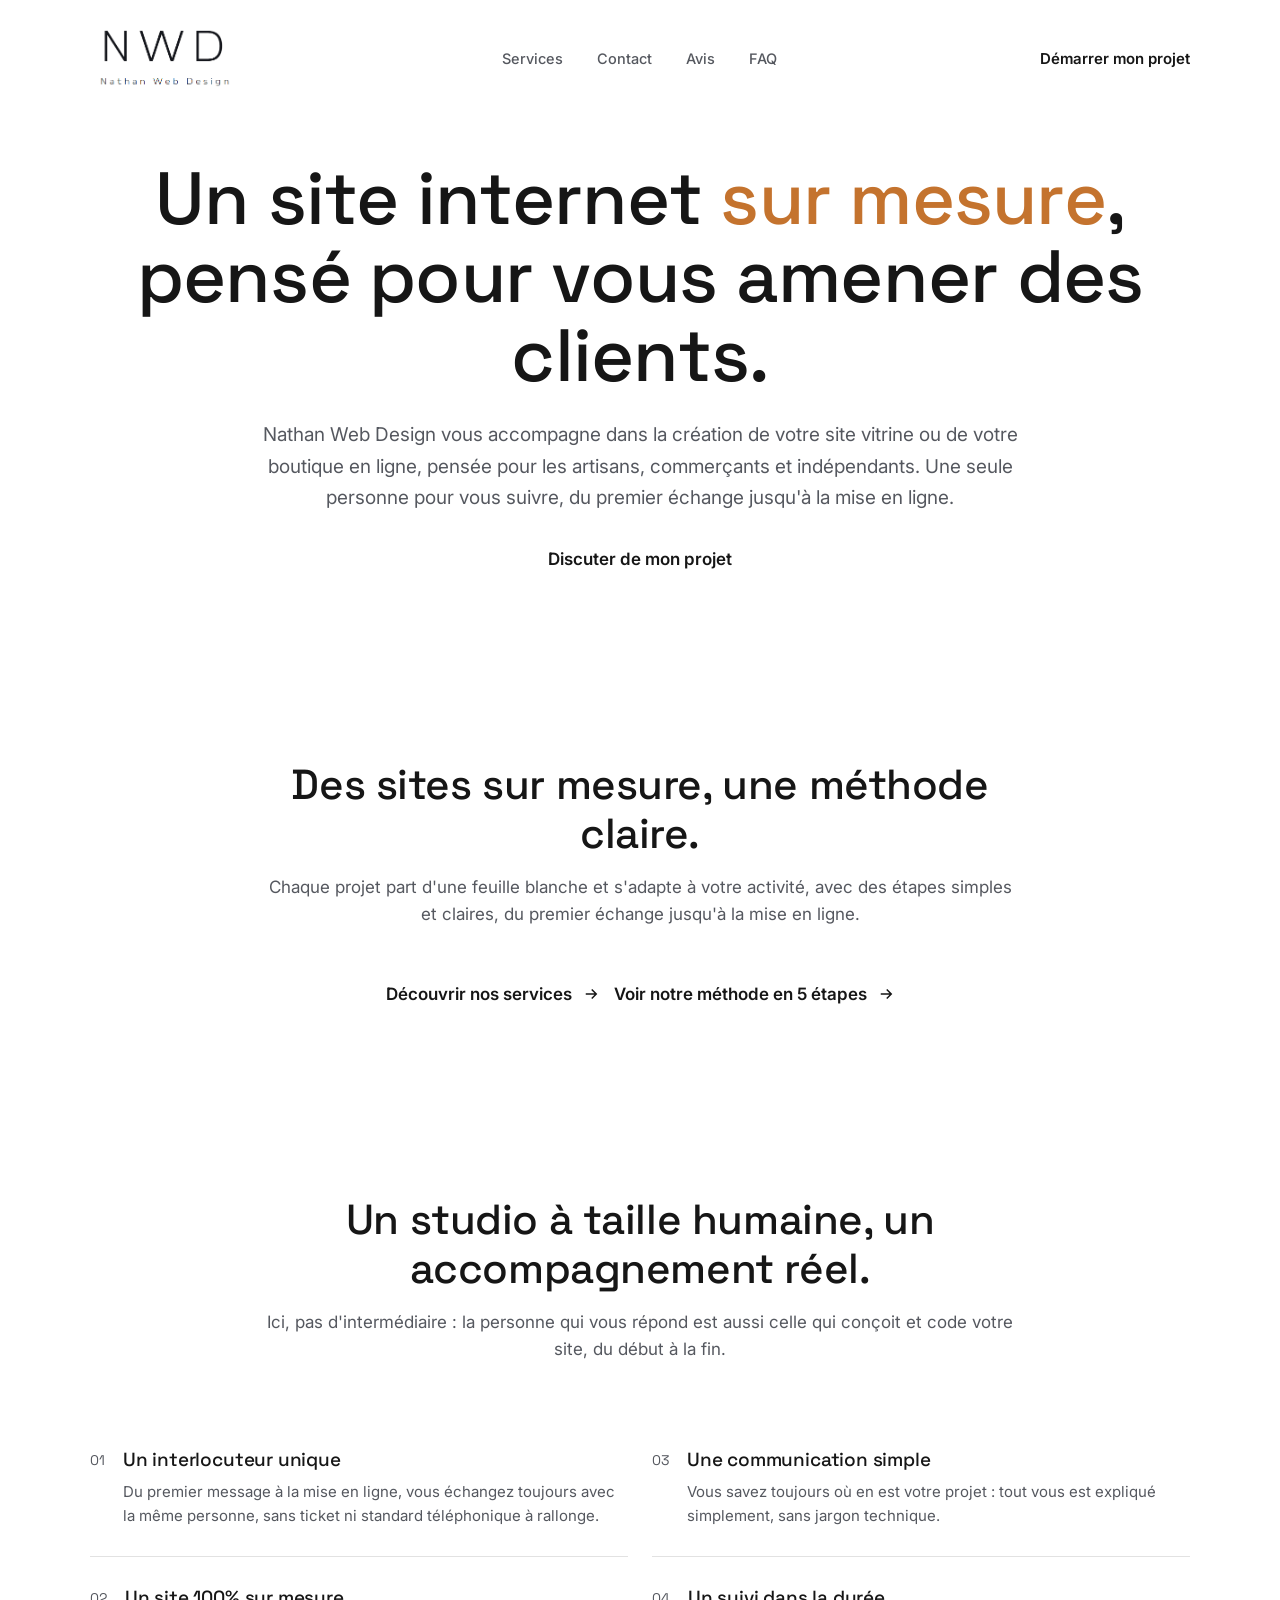
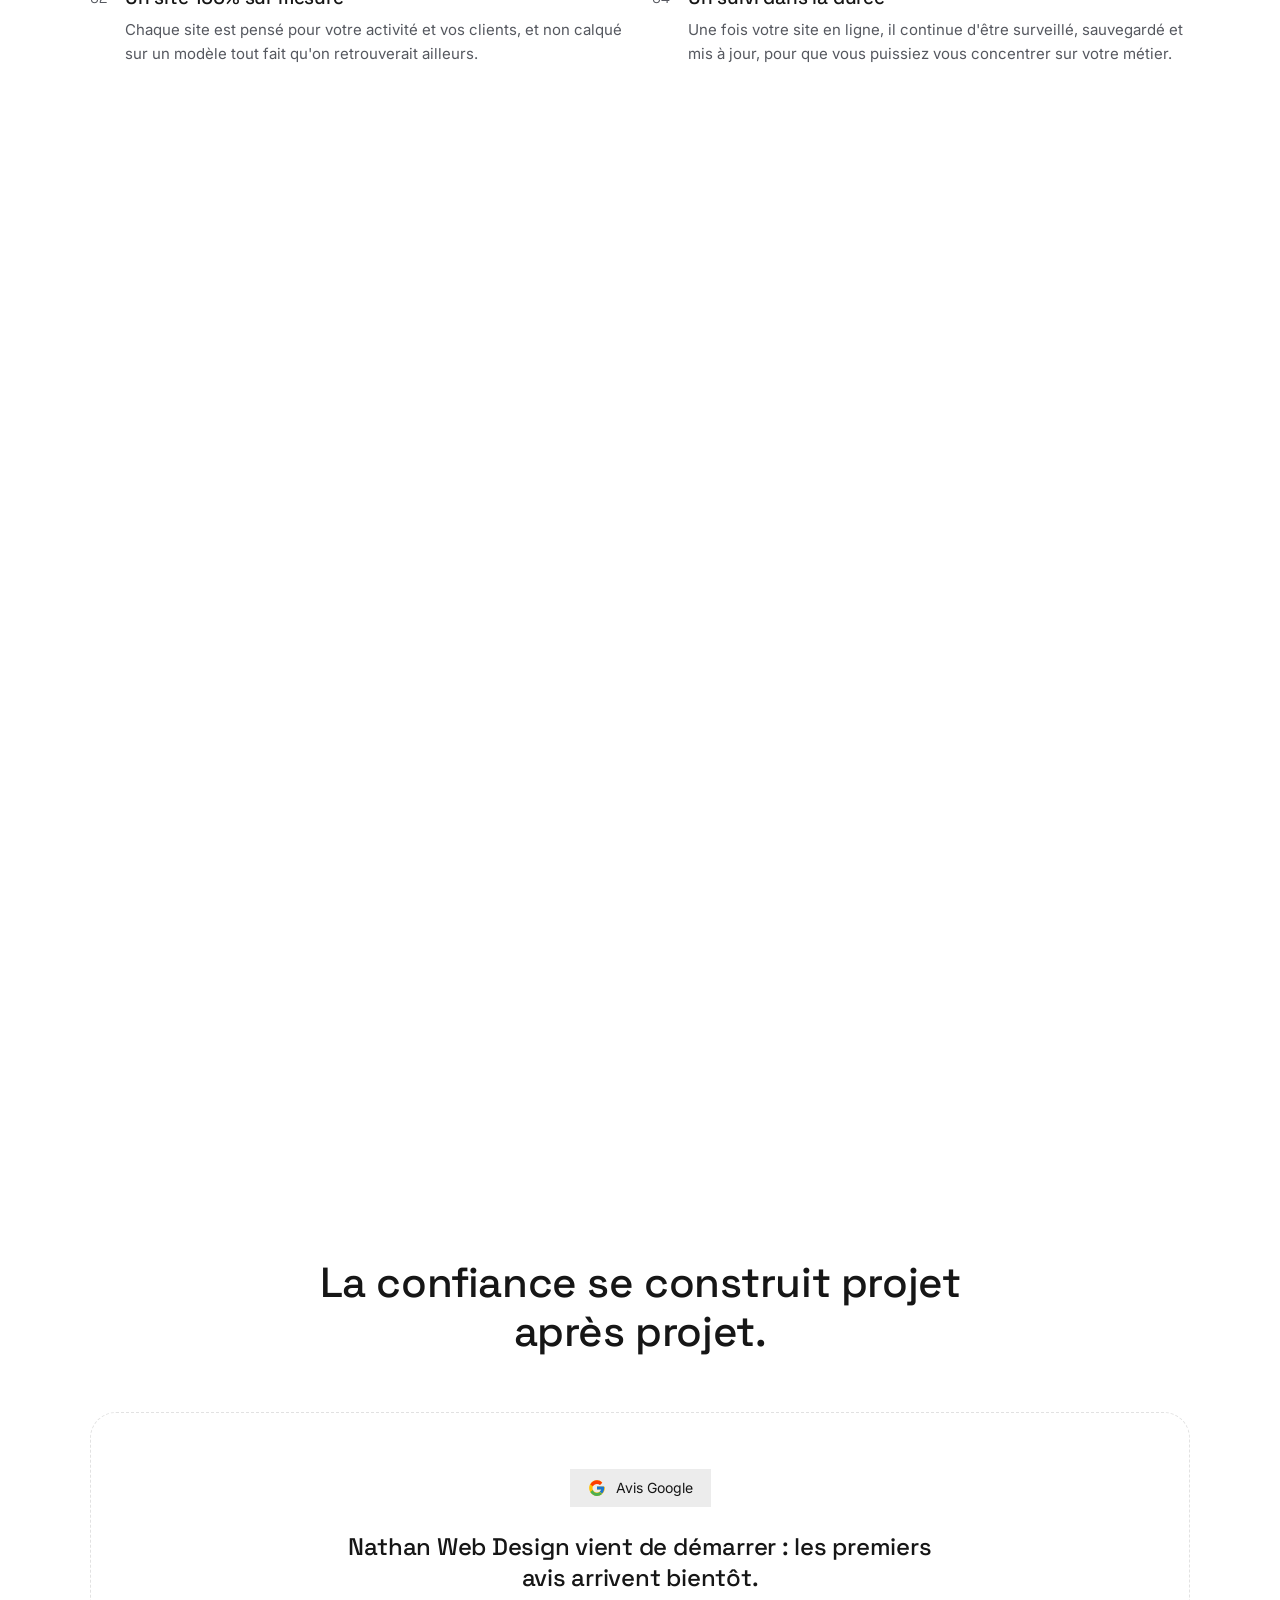
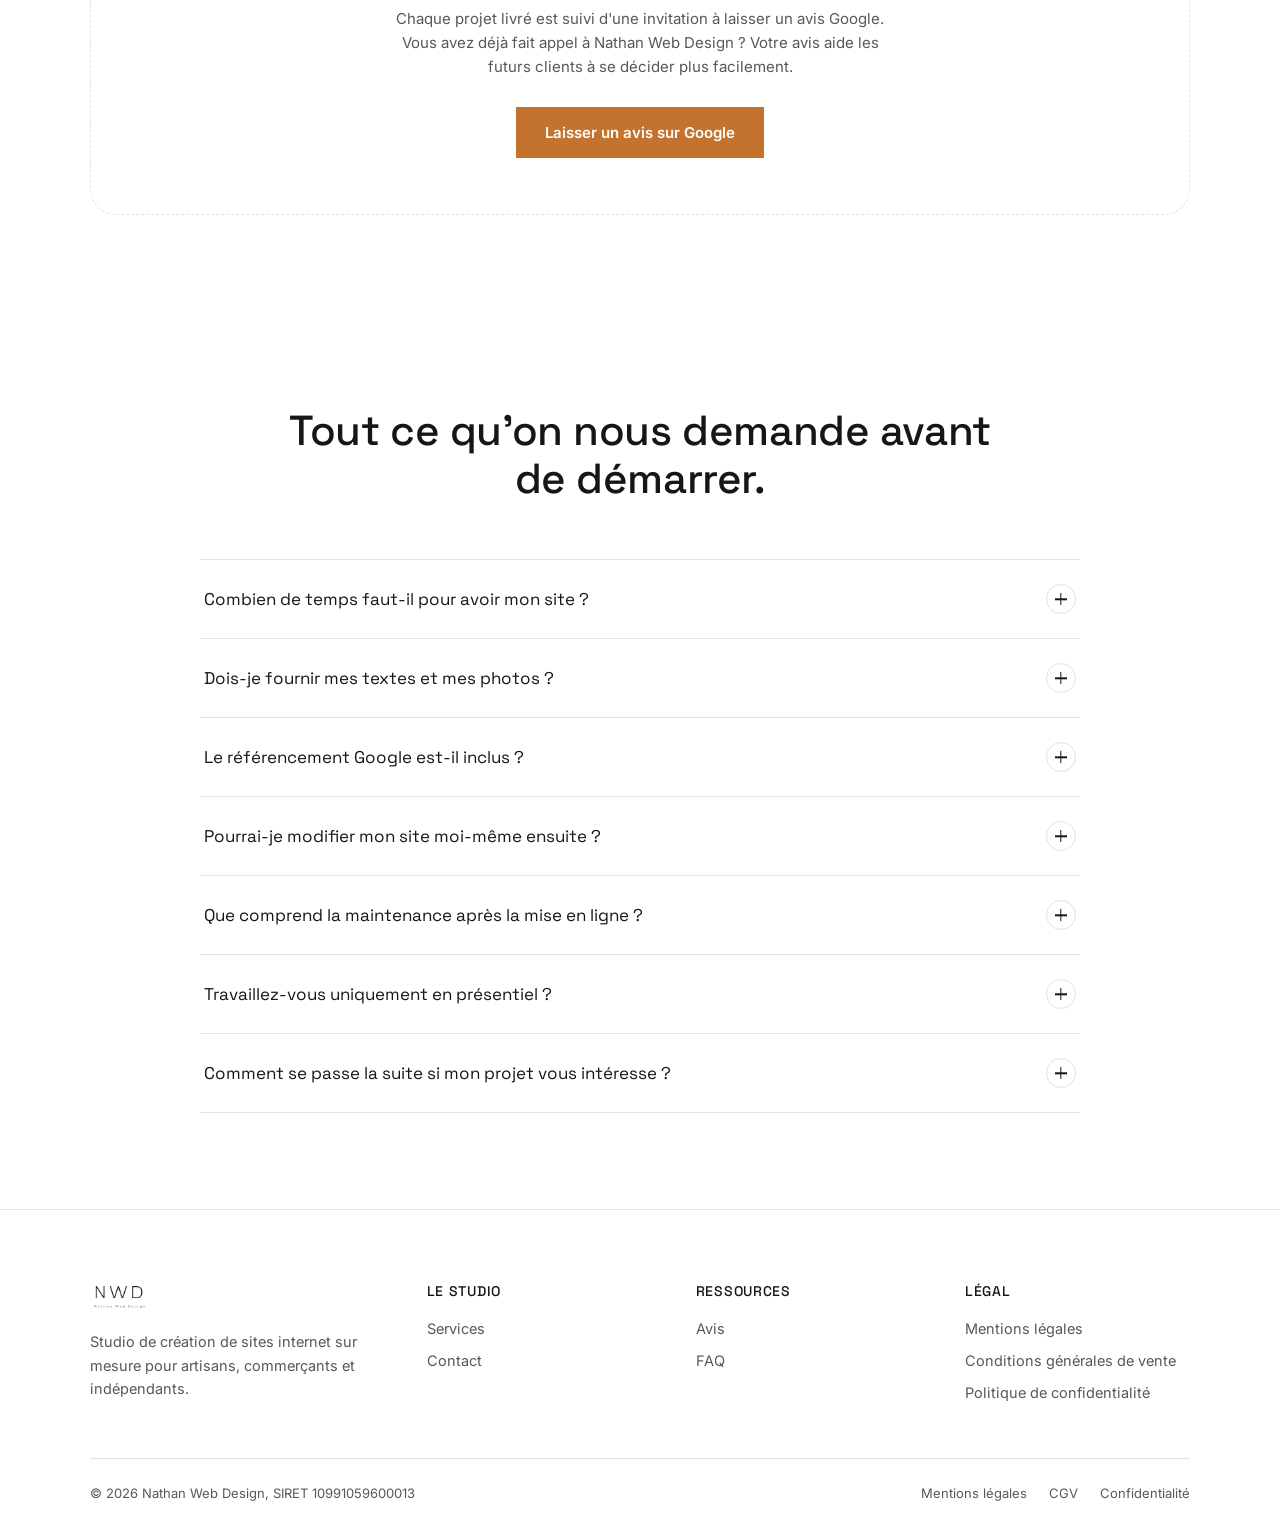
==== commit cf8a92dc: "Améliorer la netteté du logo et adoucir le ton des textes Recadre le logo à sa pleine résolution sou" ====
--- a/index.html
+++ b/index.html
@@ -55,7 +55,7 @@
     <div class="container">
       <div>
         <h1>Un site internet <em>sur mesure</em>, pensé pour vous amener des clients.</h1>
-        <p class="hero-lede">Nathan Web Design conçoit et développe des sites vitrines et des boutiques en ligne pour les artisans, commerçants et indépendants. Un interlocuteur unique, du premier échange à la mise en ligne.</p>
+        <p class="hero-lede">Nathan Web Design vous accompagne dans la création de votre site vitrine ou de votre boutique en ligne, pensée pour les artisans, commerçants et indépendants. Une seule personne pour vous suivre, du premier échange jusqu'à la mise en ligne.</p>
         <div class="hero-actions">
           <a class="btn btn-ghost" href="#contact">Discuter de mon projet</a>
         </div>
@@ -68,7 +68,7 @@
     <div class="container">
       <div class="section-head" data-reveal>
         <h2>Des sites sur mesure, une méthode claire.</h2>
-        <p>Chaque projet part d'une feuille blanche et s'adapte à votre activité, avec un déroulé simple du premier échange à la mise en ligne.</p>
+        <p>Chaque projet part d'une feuille blanche et s'adapte à votre activité, avec des étapes simples et claires, du premier échange jusqu'à la mise en ligne.</p>
       </div>
 
       <div class="btn-row" data-reveal>
@@ -89,7 +89,7 @@
     <div class="container">
       <div class="section-head" data-reveal>
         <h2>Un studio à taille humaine, un accompagnement réel.</h2>
-        <p>Pas de commercial, pas de sous-traitance : la personne qui vous répond est celle qui conçoit et code votre site.</p>
+        <p>Ici, pas d'intermédiaire : la personne qui vous répond est aussi celle qui conçoit et code votre site, du début à la fin.</p>
       </div>
 
       <div class="grid grid-2" data-reveal>
@@ -98,14 +98,14 @@
             <span class="num">01</span>
             <div>
               <h3>Un interlocuteur unique</h3>
-              <p>Du premier message à la mise en ligne, vous échangez toujours avec la même personne. Pas de ticket, pas de hotline.</p>
+              <p>Du premier message à la mise en ligne, vous échangez toujours avec la même personne, sans ticket ni standard téléphonique à rallonge.</p>
             </div>
           </div>
           <div class="feature">
             <span class="num">02</span>
             <div>
               <h3>Un site 100% sur mesure</h3>
-              <p>Chaque projet est dessiné pour votre activité et votre clientèle. Aucun modèle générique reconnaissable entre deux sites.</p>
+              <p>Chaque site est pensé pour votre activité et vos clients, et non calqué sur un modèle tout fait qu'on retrouverait ailleurs.</p>
             </div>
           </div>
         </div>
@@ -114,14 +114,14 @@
             <span class="num">03</span>
             <div>
               <h3>Une communication simple</h3>
-              <p>Vous savez toujours où en est votre projet, sans jargon technique et sans intermédiaire entre vous et la personne qui le construit.</p>
+              <p>Vous savez toujours où en est votre projet : tout vous est expliqué simplement, sans jargon technique.</p>
             </div>
           </div>
           <div class="feature">
             <span class="num">04</span>
             <div>
               <h3>Un suivi dans la durée</h3>
-              <p>Une fois votre site en ligne, il reste surveillé, sauvegardé et mis à jour. Vous gardez votre temps pour votre métier.</p>
+              <p>Une fois votre site en ligne, il continue d'être surveillé, sauvegardé et mis à jour, pour que vous puissiez vous concentrer sur votre métier.</p>
             </div>
           </div>
         </div>
@@ -134,7 +134,7 @@
     <div class="container">
       <div class="section-head" data-reveal>
         <h2>Parlons de votre projet.</h2>
-        <p>Une question, un projet, ou simplement un premier contact : chaque message reçoit une réponse personnelle, généralement sous 24h.</p>
+        <p>Une question, un projet en tête, ou juste l'envie d'échanger : chaque message reçoit une réponse personnelle, généralement sous 24h.</p>
       </div>
 
       <form class="contact-form" id="contact-form" data-mailto="contact@nathan-web-design.fr" data-reveal>
@@ -211,7 +211,7 @@
           </div>
         </div>
 
-        <p class="form-note">En envoyant ce formulaire, votre client mail par défaut s'ouvre avec votre message pré-rempli à destination de Nathan Web Design. Vos informations ne sont utilisées que pour répondre à votre demande, voir la <a href="politique-confidentialite.html" style="color:#e2a06b;text-decoration:underline;">politique de confidentialité</a>.</p>
+        <p class="form-note">En envoyant ce formulaire, votre messagerie s'ouvre avec un message déjà prêt, à l'attention de Nathan Web Design. Vos informations servent uniquement à vous répondre, comme précisé dans la <a href="politique-confidentialite.html" style="color:#e2a06b;text-decoration:underline;">politique de confidentialité</a>.</p>
         <p class="form-success">Votre client mail va s'ouvrir avec votre message pré-rempli. Il ne vous reste plus qu'à l'envoyer !</p>
       </form>
 
@@ -245,7 +245,7 @@
           Avis Google
         </div>
         <h3>Nathan Web Design vient de démarrer : les premiers avis arrivent bientôt.</h3>
-        <p>Chaque projet livré est suivi d'une invitation à laisser un avis Google. Vous avez déjà travaillé avec Nathan Web Design ? Votre retour aide les prochains clients à faire leur choix.</p>
+        <p>Chaque projet livré est suivi d'une invitation à laisser un avis Google. Vous avez déjà fait appel à Nathan Web Design ? Votre avis aide les futurs clients à se décider plus facilement.</p>
         <a class="btn btn-accent" href="#" target="_blank" rel="noopener" aria-label="Laisser un avis Google (lien à renseigner)">Laisser un avis sur Google</a>
 
         <!--
--- a/assets/css/style.css
+++ b/assets/css/style.css
@@ -4,7 +4,7 @@
 
 :root{
   --ink: #ffffff;
-  --ink-2: #f4f4f4;
+  --ink-2: #ffffff;
   --ink-3: #ececec;
   --cream: #f6f4ef;
   --cream-2: #ece7dc;
@@ -621,16 +621,16 @@
 .option-pill{
   padding: 11px 18px;
   border-radius: 0;
-  border: 1px solid var(--line-on-ink);
-  background: var(--ink-3);
-  color: var(--text-on-ink);
+  border: 1px solid var(--amber);
+  background: var(--amber);
+  color: #fff;
   font-size: 14px;
   font-weight: 500;
   transition: border-color .2s var(--ease), background .2s var(--ease), color .2s var(--ease), transform .15s var(--ease);
 }
-.option-pill:hover{ border-color: var(--text-on-ink-soft); }
+.option-pill:hover{ background: #ad631f; border-color: #ad631f; }
 .option-pill:active{ transform: scale(.96); }
-.option-pill.is-selected{ background: var(--dark); border-color: var(--dark); color: var(--cream); }
+.option-pill.is-selected{ background: #fff; border-color: var(--amber); color: var(--text-on-ink); }
 
 .option-check{
   display: flex;
@@ -638,15 +638,16 @@
   gap: 9px;
   padding: 11px 16px;
   border-radius: 0;
-  border: 1px solid var(--line-on-ink);
-  background: var(--ink-3);
-  color: var(--text-on-ink);
+  border: 1px solid var(--amber);
+  background: var(--amber);
+  color: #fff;
   font-size: 14px;
   cursor: pointer;
-  transition: border-color .2s var(--ease);
-}
+  transition: border-color .2s var(--ease), background .2s var(--ease), color .2s var(--ease);
+}
+.option-check:hover{ background: #ad631f; border-color: #ad631f; }
 .option-check:has(input:checked),
-.option-check.is-selected{ background: var(--dark); border-color: var(--dark); color: var(--cream); }
+.option-check.is-selected{ background: #fff; border-color: var(--amber); color: var(--text-on-ink); }
 .option-check input{
   position: absolute;
   width: 1px; height: 1px;
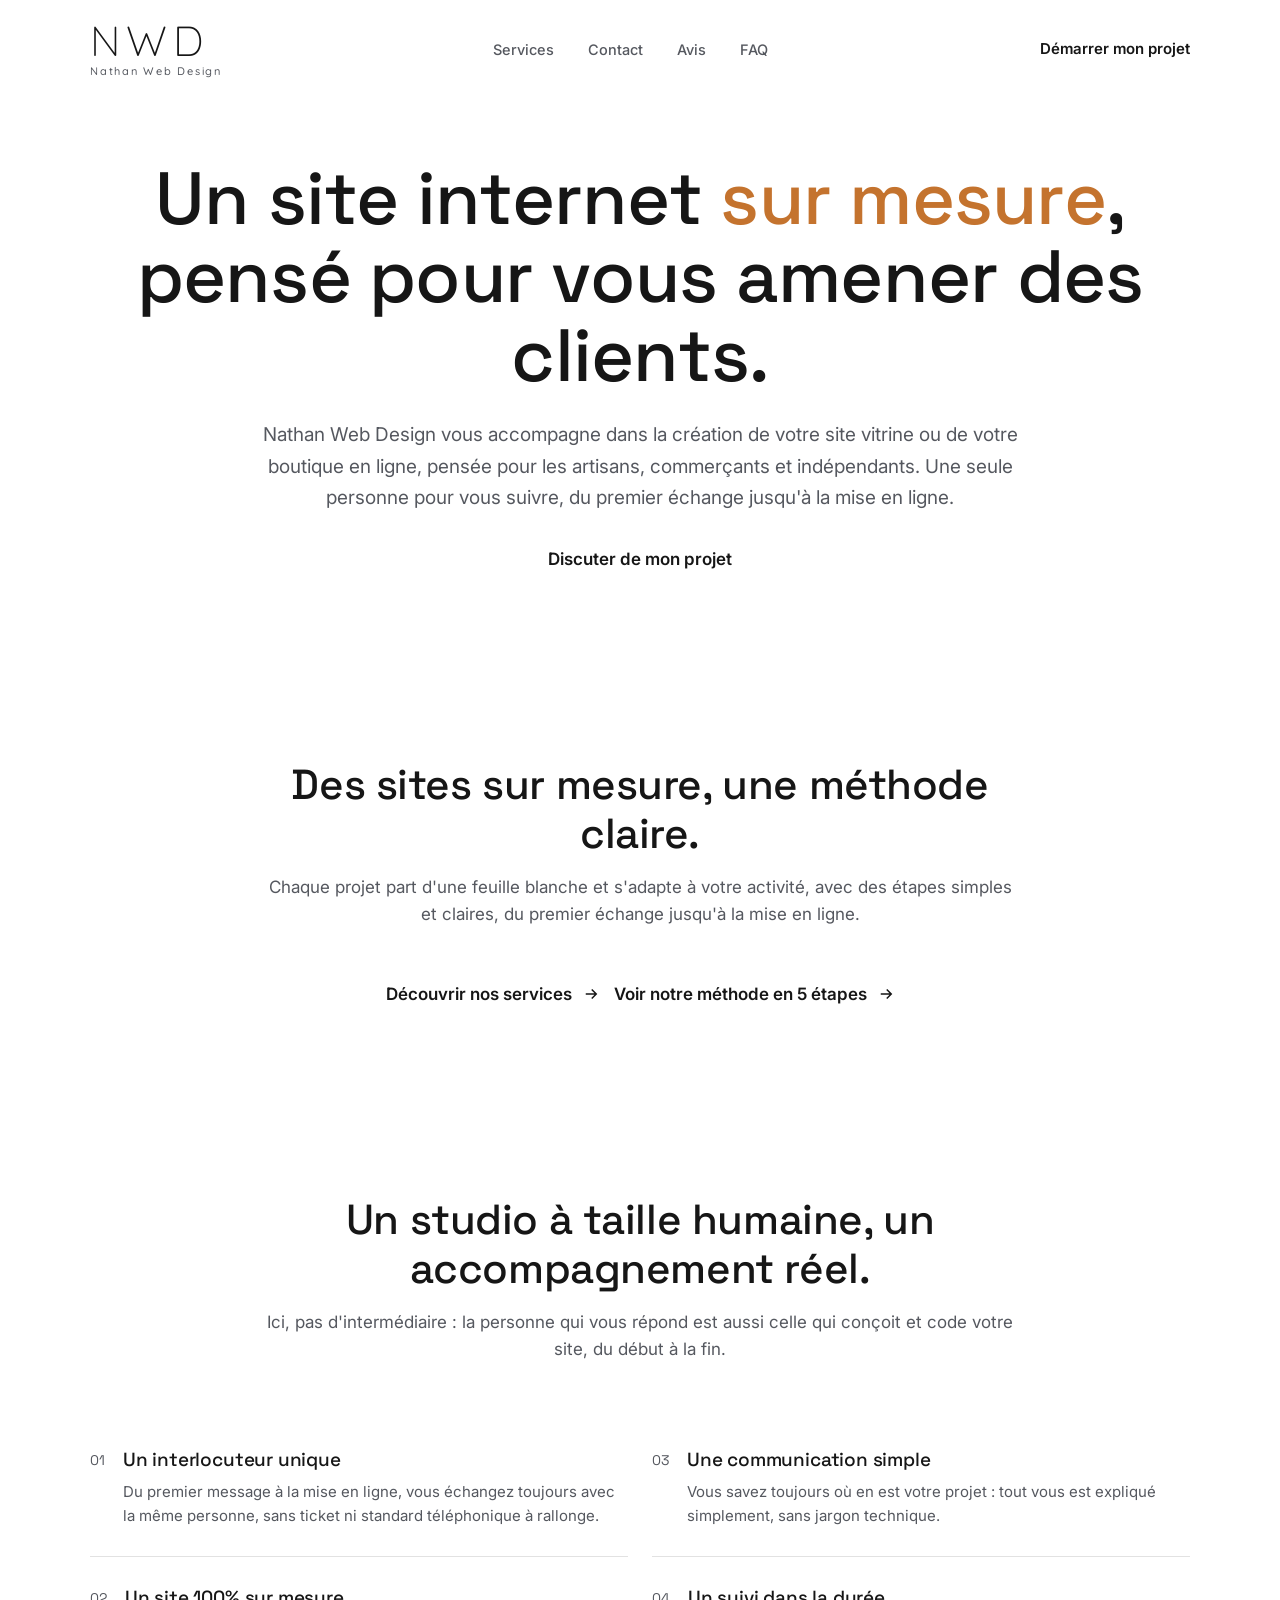
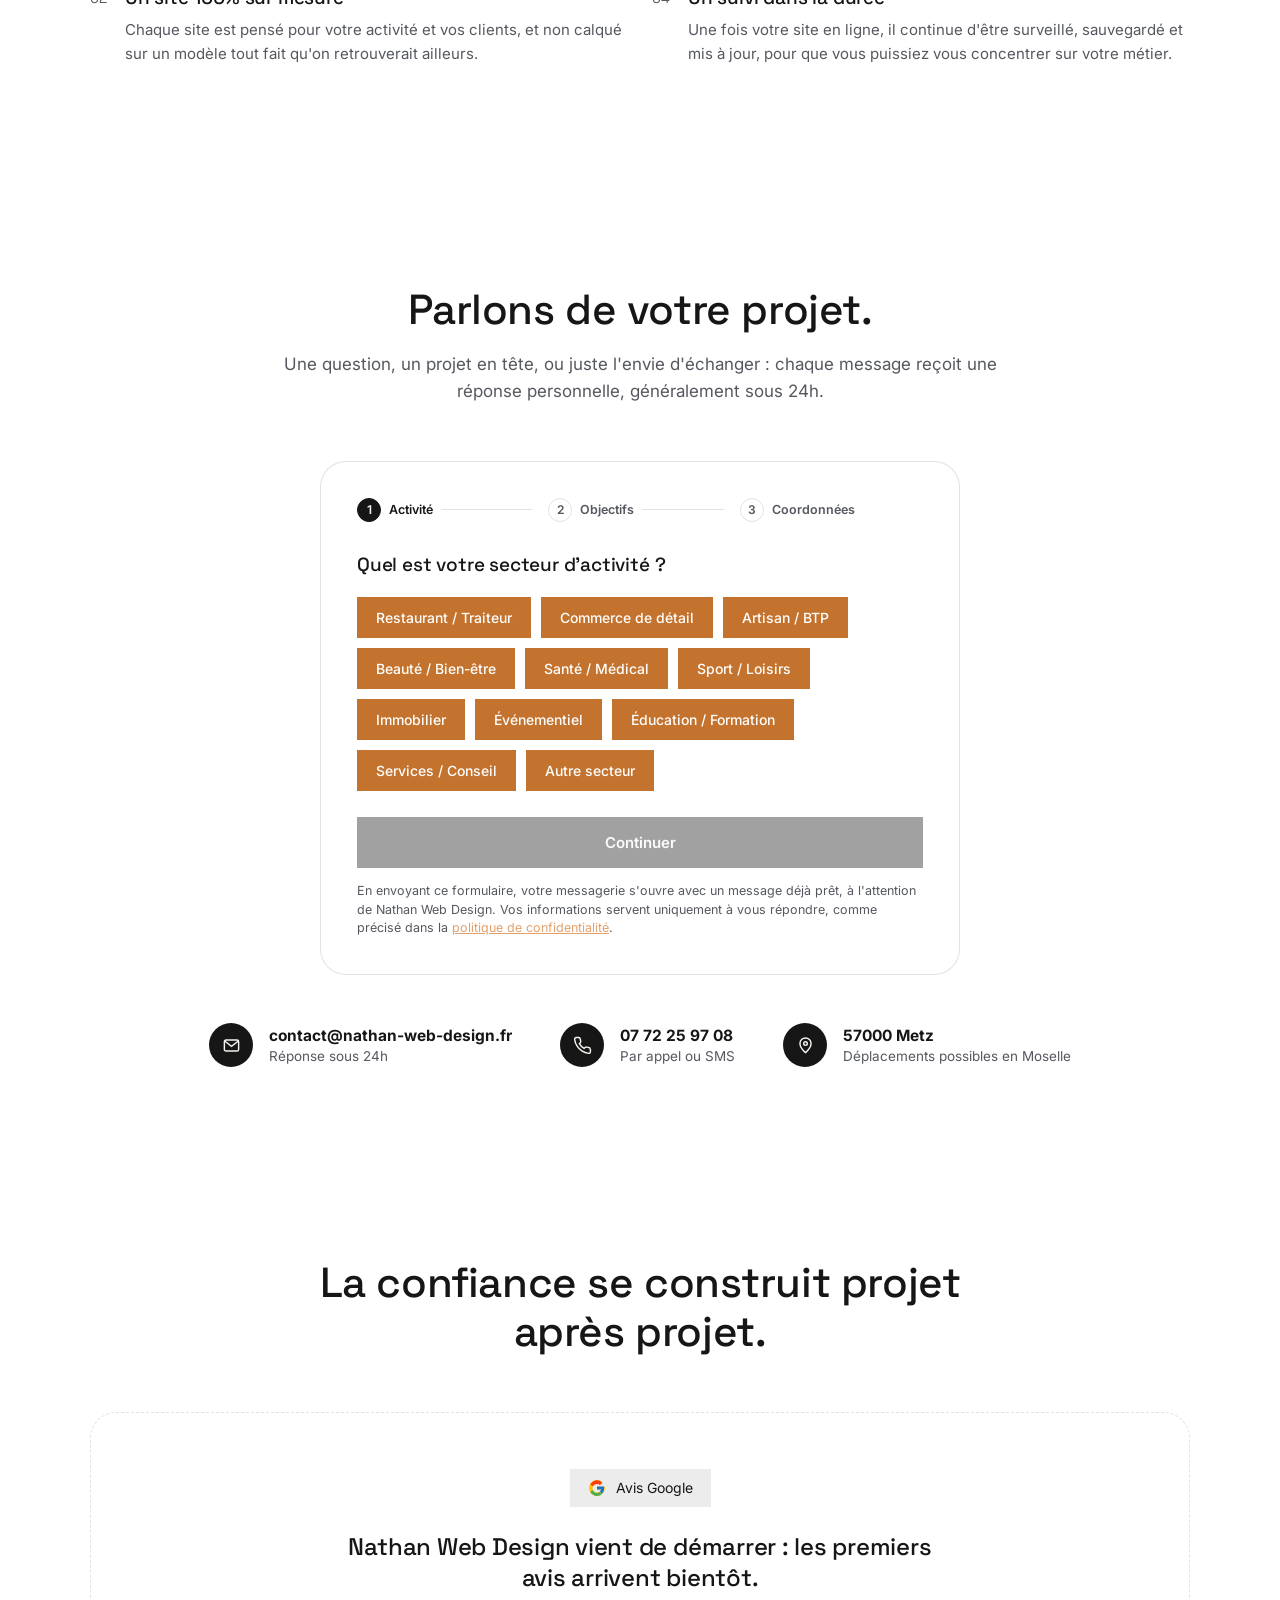
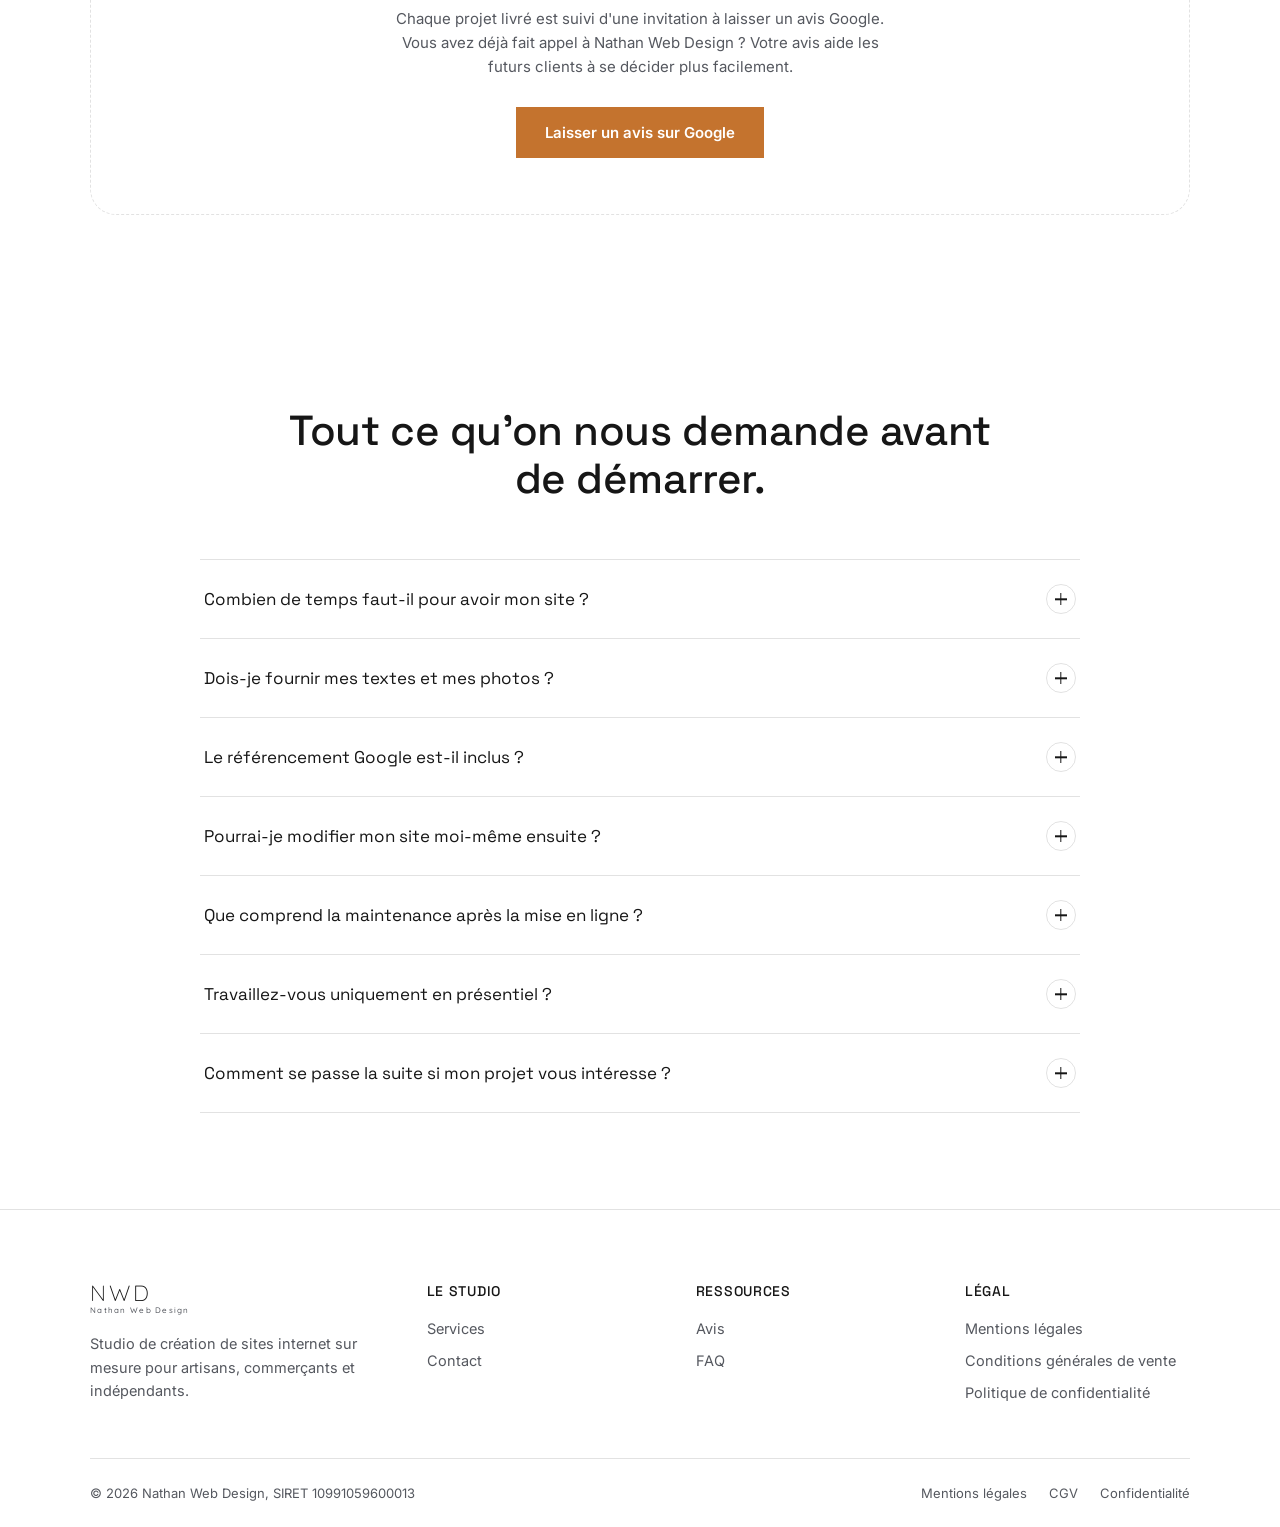
==== commit a6965271: "Remplacer le logo image par du texte réel (police Quicksand Light) Le logo NWD était une image PNG, " ====
--- a/index.html
+++ b/index.html
@@ -8,7 +8,7 @@
 <link rel="icon" type="image/png" href="assets/img/favicon.png">
 <link rel="preconnect" href="https://fonts.googleapis.com">
 <link rel="preconnect" href="https://fonts.gstatic.com" crossorigin>
-<link href="https://fonts.googleapis.com/css2?family=Inter:wght@400;500;600;700&family=Space+Grotesk:wght@400;500;600;700&display=swap" rel="stylesheet">
+<link href="https://fonts.googleapis.com/css2?family=Inter:wght@400;500;600;700&family=Quicksand:wght@300;500&family=Space+Grotesk:wght@400;500;600;700&display=swap" rel="stylesheet">
 <link rel="stylesheet" href="assets/css/style.css">
 </head>
 <body>
@@ -17,7 +17,7 @@
 <header class="site-header" id="site-header">
   <div class="container">
     <a class="brand" href="#hero" aria-label="Nathan Web Design, accueil">
-      <img src="assets/img/logo-ink.png" alt="Nathan Web Design">
+      <span class="brand-logo"><span class="brand-mark">NWD</span><span class="brand-tag">Nathan Web Design</span></span>
     </a>
     <nav class="main-nav" aria-label="Navigation principale">
       <ul>
@@ -321,7 +321,7 @@
   <div class="container">
     <div class="footer-top">
       <div class="footer-brand">
-        <img src="assets/img/logo-ink.png" alt="Nathan Web Design">
+        <span class="brand-logo"><span class="brand-mark">NWD</span><span class="brand-tag">Nathan Web Design</span></span>
         <p>Studio de création de sites internet sur mesure pour artisans, commerçants et indépendants.</p>
       </div>
       <div class="footer-col">
--- a/assets/css/style.css
+++ b/assets/css/style.css
@@ -172,7 +172,14 @@
 }
 .brand-group{ display: flex; align-items: center; gap: 14px; }
 .brand{ display: flex; align-items: center; position: relative; }
-.brand img{ height: 76px; width: auto; image-rendering: -webkit-optimize-contrast; }
+
+.brand-logo{ display: flex; flex-direction: column; line-height: 1; }
+.brand-mark{ font-family: 'Quicksand', sans-serif; font-weight: 300; font-size: 42px; letter-spacing: 0.14em; color: var(--text-on-ink); }
+.brand-tag{ font-family: 'Quicksand', sans-serif; font-weight: 500; font-size: 11px; letter-spacing: 0.16em; color: var(--text-on-ink-soft); margin-top: 4px; }
+.brand .brand-mark{ font-size: 42px; }
+.footer-brand .brand-mark{ font-size: 22px; }
+.footer-brand .brand-tag{ font-size: 8px; margin-top: 2px; }
+.footer-brand .brand-logo{ margin-bottom: 18px; }
 
 .home-btn{
   width: 44px; height: 44px;
@@ -712,7 +719,6 @@
   border-bottom: 1px solid var(--line-on-ink);
 }
 @media (min-width: 900px){ .footer-top{ grid-template-columns: 1.3fr 1fr 1fr 1fr; } }
-.footer-brand img{ height: 30px; margin-bottom: 18px; }
 .footer-brand p{ font-size: 14.5px; line-height: 1.6; max-width: 42ch; }
 .footer-col h4{ color: var(--text-on-ink); font-size: 14px; margin-bottom: 18px; text-transform: uppercase; letter-spacing: 0.05em; }
 .footer-col ul{ display: grid; gap: 12px; }
